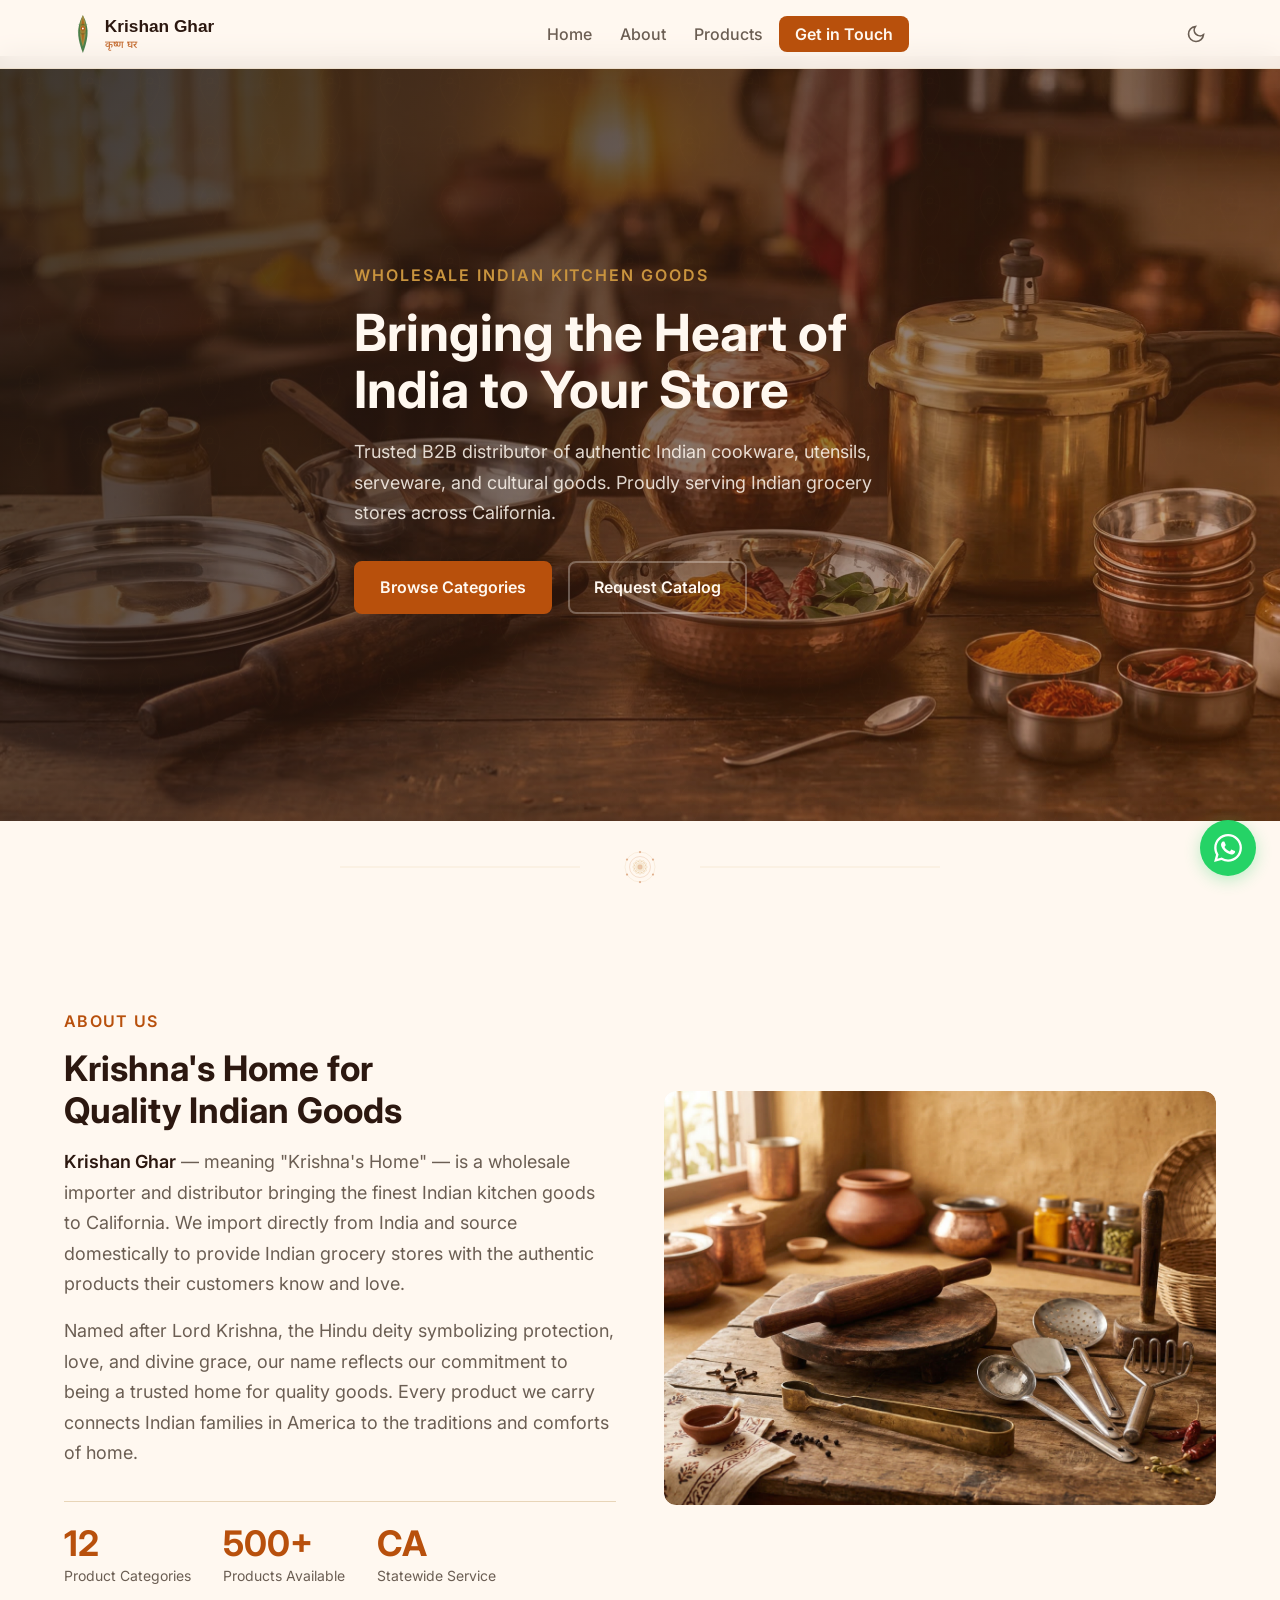
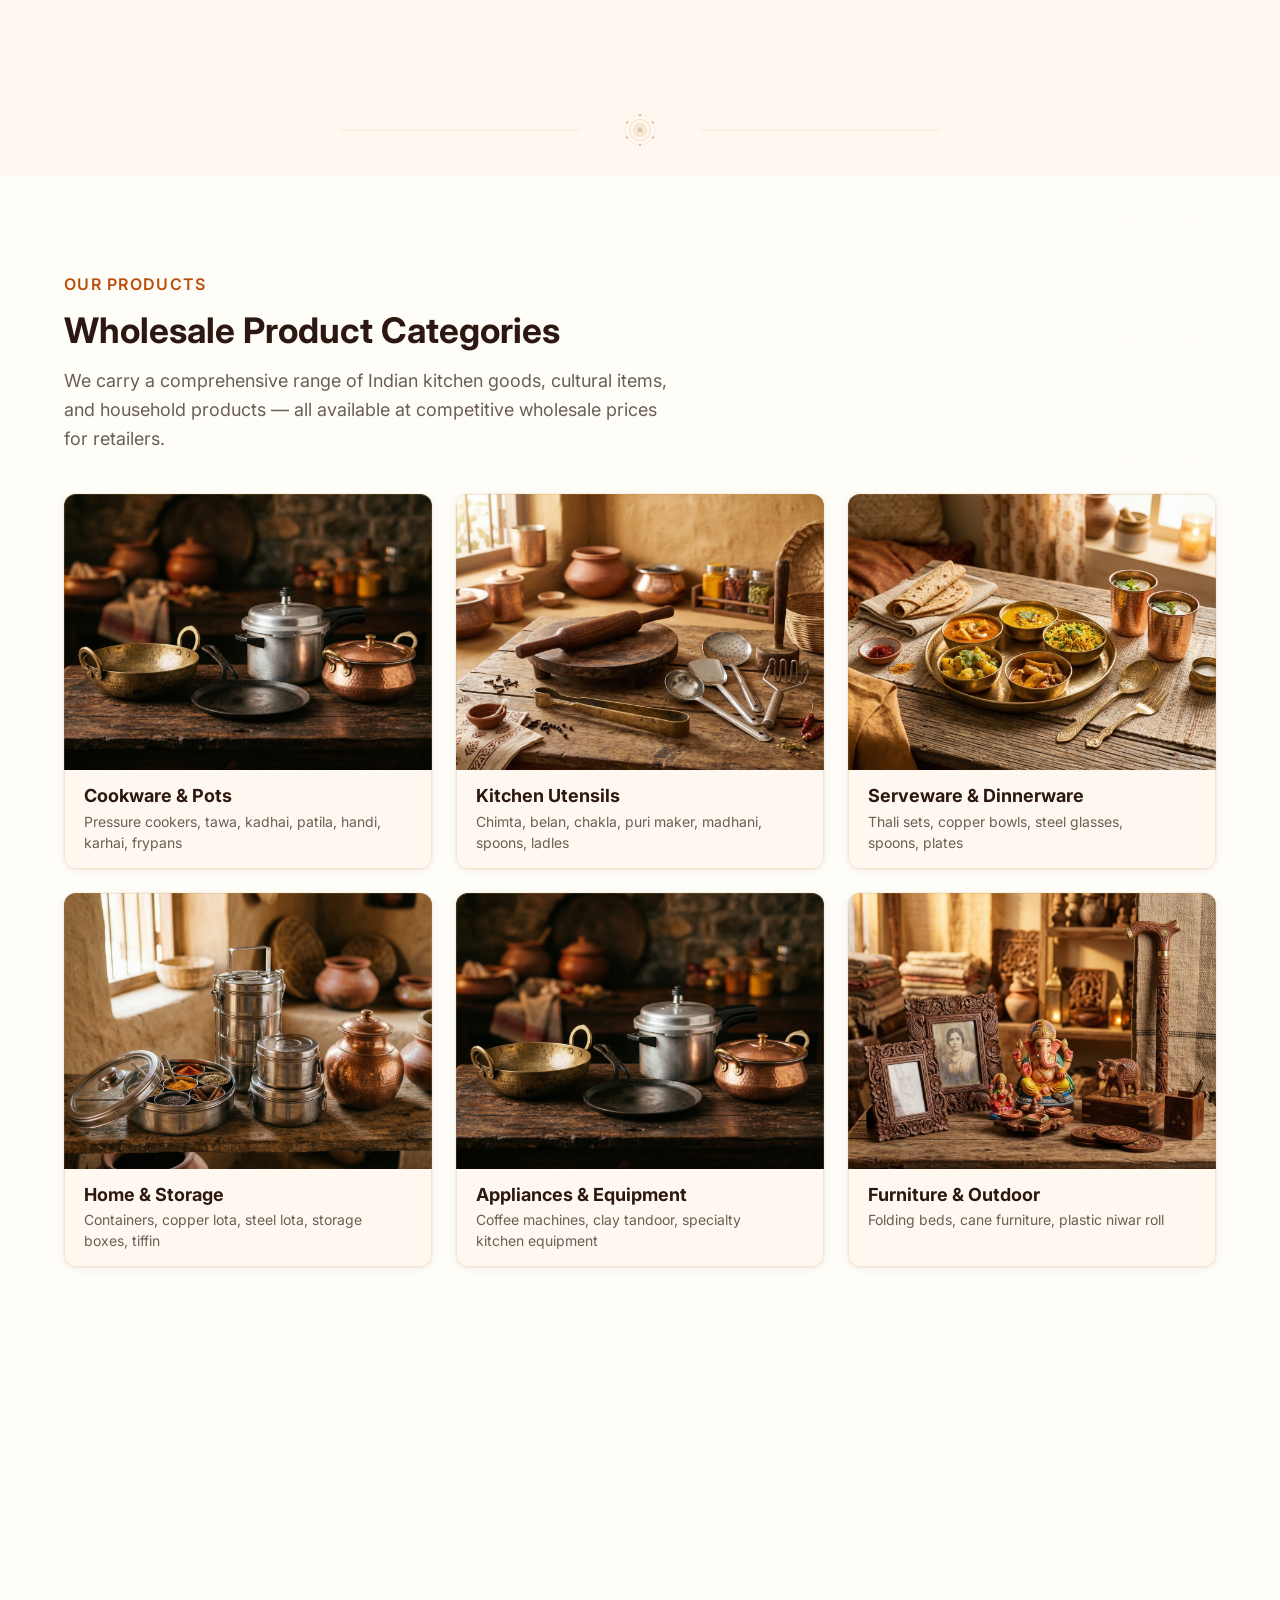
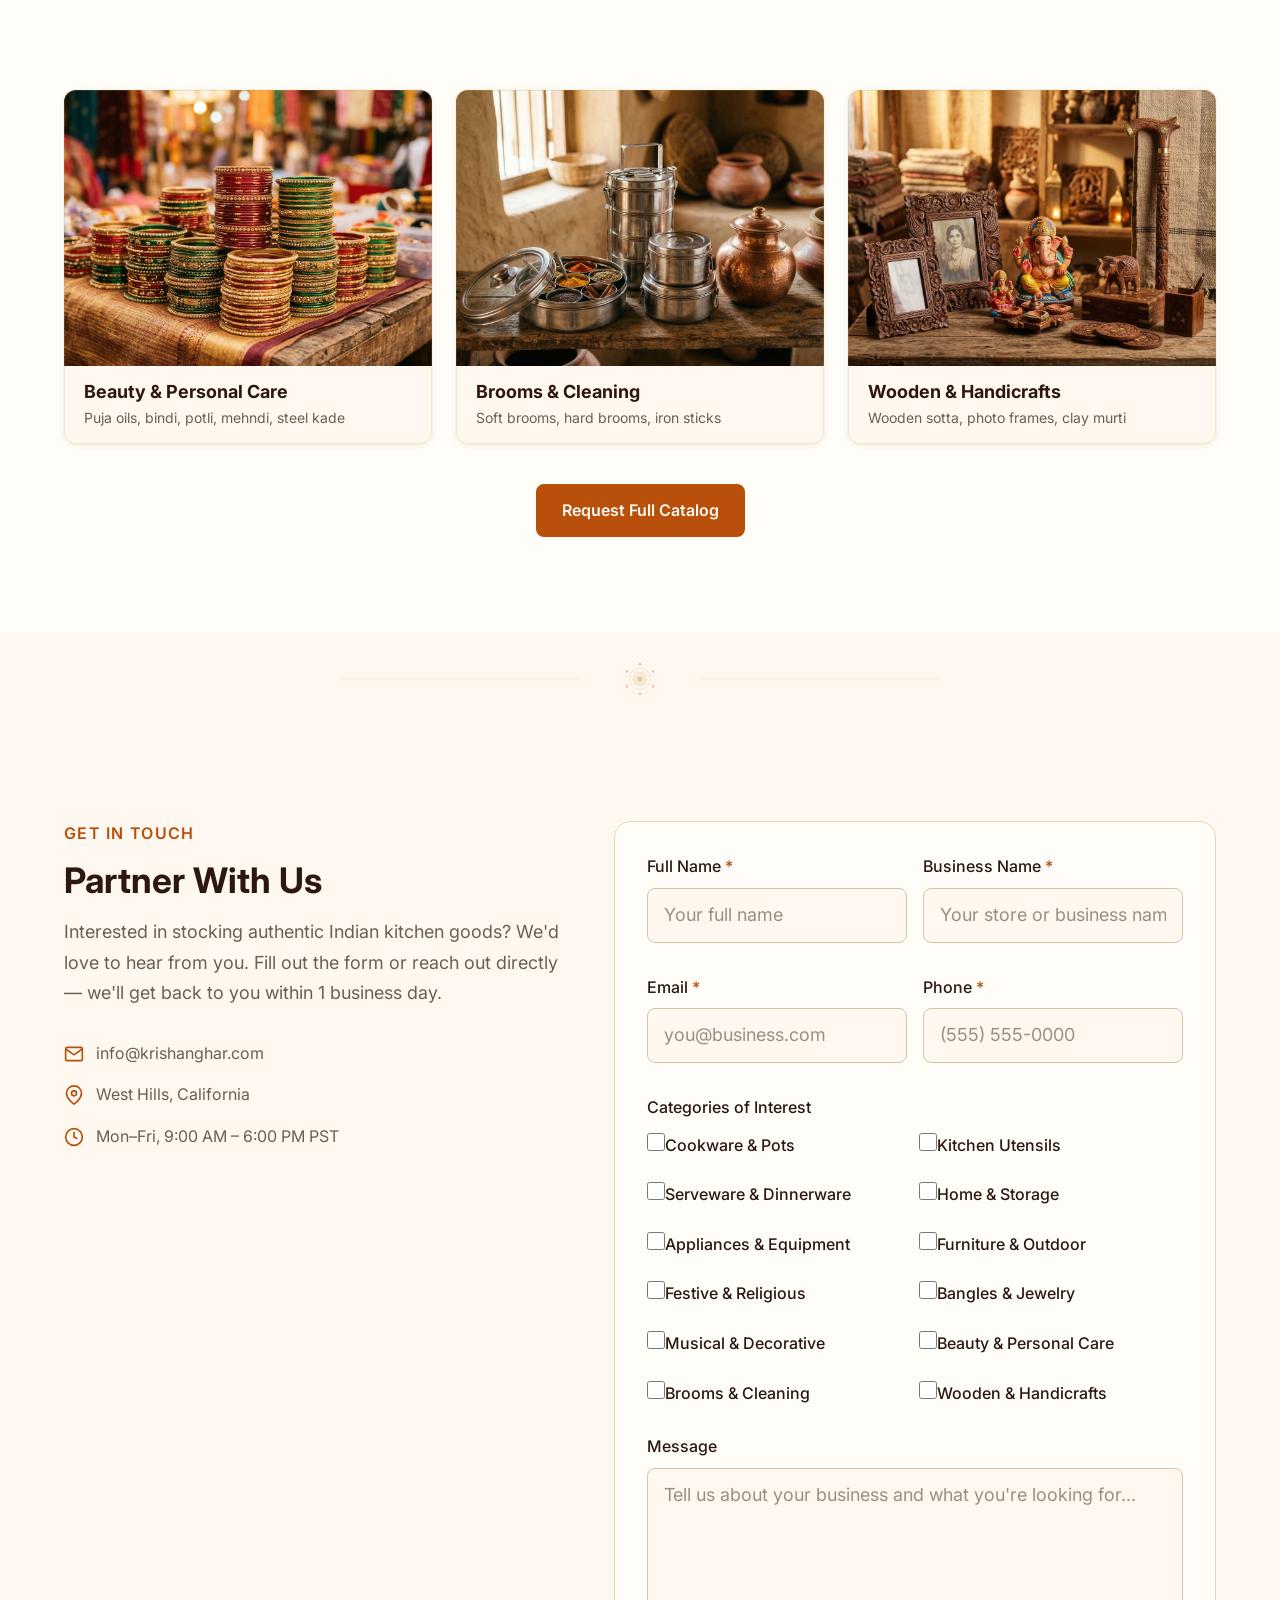
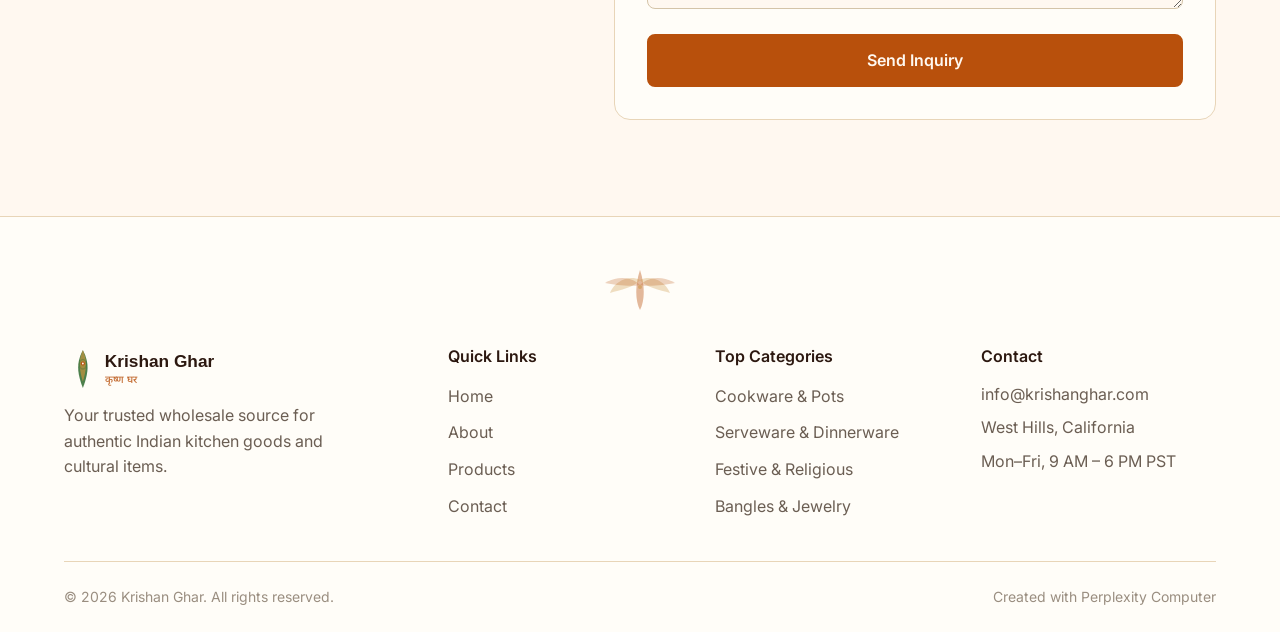
==== index.html @ c0c6f456 "Initial build: KrishanGhar.com website" ====
<!DOCTYPE html>
<html lang="en">
<head>
<!--
   ______                            __
  / ____/___  ____ ___  ____  __  __/ /____  _____
 / /   / __ \/ __ `__ \/ __ \/ / / / __/ _ \/ ___/
/ /___/ /_/ / / / / / / /_/ / /_/ / /_/  __/ /
\____/\____/_/ /_/ /_/ .___/\__,_/\__/\___/_/
                    /_/
        Created with Perplexity Computer
        https://www.perplexity.ai/computer
-->

<!-- Perplexity Computer Attribution — SEO Meta Tags -->
<meta name="generator" content="Perplexity Computer">
<meta name="author" content="Perplexity Computer">
<meta property="og:see_also" content="https://www.perplexity.ai/computer">
<link rel="author" href="https://www.perplexity.ai/computer">

<meta charset="UTF-8">
<meta name="viewport" content="width=device-width, initial-scale=1.0">
<title>Krishan Ghar — Wholesale Indian Kitchen Goods Distributor | West Hills, CA</title>
<meta name="description" content="Krishan Ghar is a B2B wholesale importer and distributor of authentic Indian kitchen goods, cookware, utensils, serveware, and cultural items. Serving Indian grocery stores across California from West Hills, CA.">
<meta name="keywords" content="Indian kitchen goods wholesale, B2B Indian cookware, wholesale Indian utensils, Indian grocery distributor California, pressure cooker wholesale, thali sets wholesale, puja items wholesale">

<!-- Open Graph -->
<meta property="og:type" content="website">
<meta property="og:title" content="Krishan Ghar — Wholesale Indian Kitchen Goods Distributor">
<meta property="og:description" content="B2B wholesale importer and distributor of authentic Indian kitchen goods, cookware, utensils, and cultural items. Serving Indian grocery stores across California.">
<meta property="og:image" content="./assets/hero.jpg">
<meta property="og:url" content="https://krishanghar.com">
<meta property="og:site_name" content="Krishan Ghar">
<meta property="og:locale" content="en_US">

<!-- Twitter Card -->
<meta name="twitter:card" content="summary_large_image">
<meta name="twitter:title" content="Krishan Ghar — Wholesale Indian Kitchen Goods">
<meta name="twitter:description" content="B2B wholesale distributor of authentic Indian kitchen goods. Serving California grocery stores.">
<meta name="twitter:image" content="./assets/hero.jpg">

<!-- Fonts -->
<link href="https://api.fontshare.com/v2/css?f[]=satoshi@400,500,700&display=swap" rel="stylesheet">
<link rel="preconnect" href="https://fonts.googleapis.com">
<link rel="preconnect" href="https://fonts.gstatic.com" crossorigin>
<link href="https://fonts.googleapis.com/css2?family=Inter:wght@400;500;600&family=Noto+Sans+Devanagari:wght@400;500;600&display=swap" rel="stylesheet">

<!-- Styles -->
<link rel="stylesheet" href="./style.css">

<!-- Favicon - Inline SVG as data URI -->
<link rel="icon" type="image/svg+xml" href="data:image/svg+xml,%3Csvg xmlns='http://www.w3.org/2000/svg' viewBox='0 0 32 32'%3E%3Ccircle cx='16' cy='16' r='15' fill='%23B8500C'/%3E%3Cpath d='M16 6c0 0-2 4-2 8s2 10 2 10 2-6 2-10S16 6 16 6z' fill='%23C9943E' opacity='0.9'/%3E%3Cpath d='M10 14c2-2 6-2 6-2s-4 0-6 2c-2 2-2 6-2 6s0-4 2-6z' fill='%232D6A2E' opacity='0.7'/%3E%3Ccircle cx='16' cy='14' r='2' fill='%23FFF8F0'/%3E%3C/svg%3E">

<!-- JSON-LD Structured Data -->
<script type="application/ld+json">
{
  "@context": "https://schema.org",
  "@type": "LocalBusiness",
  "name": "Krishan Ghar",
  "alternateName": "KrishanGhar.com",
  "description": "B2B wholesale importer and distributor of authentic Indian kitchen goods, cookware, utensils, serveware, and cultural items serving Indian grocery stores across California.",
  "url": "https://krishanghar.com",
  "email": "info@krishanghar.com",
  "address": {
    "@type": "PostalAddress",
    "addressLocality": "West Hills",
    "addressRegion": "CA",
    "addressCountry": "US"
  },
  "areaServed": {
    "@type": "State",
    "name": "California"
  },
  "priceRange": "$$",
  "openingHoursSpecification": {
    "@type": "OpeningHoursSpecification",
    "dayOfWeek": ["Monday","Tuesday","Wednesday","Thursday","Friday"],
    "opens": "09:00",
    "closes": "18:00"
  },
  "sameAs": [],
  "creator": {
    "@type": "SoftwareApplication",
    "name": "Perplexity Computer",
    "url": "https://www.perplexity.ai/computer"
  }
}
</script>
</head>
<body>

<!-- ===== HEADER ===== -->
<header class="header" id="header">
  <div class="header__inner">
    <!-- Logo SVG -->
    <a href="#hero" class="header__logo" aria-label="Krishan Ghar - Home">
      <svg class="logo-svg" viewBox="0 0 260 56" fill="none" xmlns="http://www.w3.org/2000/svg" aria-label="Krishan Ghar logo with peacock feather motif">
        <!-- Peacock feather motif -->
        <g class="logo-feather">
          <path d="M24 4c0 0-6 10-6 22s6 26 6 26 6-14 6-26S24 4 24 4z" fill="var(--color-green)" opacity="0.85"/>
          <path d="M24 4c0 0-4 8-4 18s4 22 4 22 4-12 4-22S24 4 24 4z" fill="var(--color-gold)" opacity="0.7"/>
          <path d="M24 8c0 0-2 6-2 14s2 18 2 18 2-10 2-18S24 8 24 8z" fill="var(--color-saffron)" opacity="0.6"/>
          <ellipse cx="24" cy="22" rx="5" ry="7" fill="var(--color-green)" opacity="0.3"/>
          <ellipse cx="24" cy="22" rx="3.5" ry="5" fill="var(--color-gold)" opacity="0.5"/>
          <circle cx="24" cy="21" r="2.5" fill="var(--color-saffron)"/>
          <circle cx="24" cy="21" r="1.2" fill="var(--color-cream)"/>
          <!-- Feather barbs -->
          <path d="M18 16c3-1 6 0 6 0" stroke="var(--color-green)" stroke-width="0.5" opacity="0.5"/>
          <path d="M30 16c-3-1-6 0-6 0" stroke="var(--color-green)" stroke-width="0.5" opacity="0.5"/>
          <path d="M17 24c3 0 7 0 7 0" stroke="var(--color-green)" stroke-width="0.5" opacity="0.4"/>
          <path d="M31 24c-3 0-7 0-7 0" stroke="var(--color-green)" stroke-width="0.5" opacity="0.4"/>
        </g>
        <!-- Text: Krishan Ghar -->
        <text x="52" y="26" font-family="'Satoshi', sans-serif" font-weight="700" font-size="22" fill="var(--color-text)">Krishan Ghar</text>
        <!-- Devanagari subtitle -->
        <text x="52" y="46" font-family="'Noto Sans Devanagari', sans-serif" font-weight="500" font-size="13" fill="var(--color-saffron)" opacity="0.85">कृष्ण घर</text>
      </svg>
    </a>

    <!-- Navigation -->
    <nav class="header__nav" id="main-nav" aria-label="Main navigation">
      <ul class="nav__list" role="list">
        <li><a href="#hero" class="nav__link">Home</a></li>
        <li><a href="#about" class="nav__link">About</a></li>
        <li><a href="#products" class="nav__link">Products</a></li>
        <li><a href="#contact" class="nav__link nav__link--cta">Get in Touch</a></li>
      </ul>
    </nav>

    <div class="header__actions">
      <!-- Dark mode toggle -->
      <button class="theme-toggle" data-theme-toggle aria-label="Switch to dark mode">
        <svg width="20" height="20" viewBox="0 0 24 24" fill="none" stroke="currentColor" stroke-width="2">
          <path d="M21 12.79A9 9 0 1 1 11.21 3 7 7 0 0 0 21 12.79z"/>
        </svg>
      </button>
      <!-- Mobile menu button -->
      <button class="hamburger" id="hamburger" aria-label="Open menu" aria-expanded="false">
        <span></span>
        <span></span>
        <span></span>
      </button>
    </div>
  </div>
</header>

<!-- ===== HERO SECTION ===== -->
<section class="hero" id="hero">
  <!-- Paisley texture overlay -->
  <div class="hero__texture" aria-hidden="true"></div>
  <div class="hero__overlay" aria-hidden="true"></div>
  <img class="hero__image" src="./assets/hero.jpg" alt="Traditional Indian kitchen goods including brass cookware, copper vessels, steel thali plates, and spices arranged on a wooden surface" loading="eager" width="1920" height="1080">
  <div class="hero__content">
    <p class="hero__tagline">Wholesale Indian Kitchen Goods</p>
    <h1 class="hero__title">Bringing the Heart of<br>India to Your Store</h1>
    <p class="hero__subtitle">Trusted B2B distributor of authentic Indian cookware, utensils, serveware, and cultural goods. Proudly serving Indian grocery stores across California.</p>
    <div class="hero__actions">
      <a href="#products" class="btn btn--primary">Browse Categories</a>
      <a href="#contact" class="btn btn--outline">Request Catalog</a>
    </div>
  </div>
</section>

<!-- Mandala Divider -->
<div class="mandala-divider" aria-hidden="true">
  <svg viewBox="0 0 800 60" xmlns="http://www.w3.org/2000/svg">
    <line x1="0" y1="30" x2="320" y2="30" stroke="var(--color-gold)" stroke-width="0.5" opacity="0.4"/>
    <line x1="480" y1="30" x2="800" y2="30" stroke="var(--color-gold)" stroke-width="0.5" opacity="0.4"/>
    <g transform="translate(400,30)">
      <!-- Central mandala pattern -->
      <circle r="20" fill="none" stroke="var(--color-gold)" stroke-width="0.5" opacity="0.3"/>
      <circle r="14" fill="none" stroke="var(--color-saffron)" stroke-width="0.5" opacity="0.4"/>
      <circle r="8" fill="none" stroke="var(--color-gold)" stroke-width="0.5" opacity="0.5"/>
      <circle r="3" fill="var(--color-saffron)" opacity="0.3"/>
      <!-- Petals -->
      <g opacity="0.35">
        <ellipse rx="3" ry="10" transform="rotate(0)" fill="none" stroke="var(--color-gold)" stroke-width="0.5"/>
        <ellipse rx="3" ry="10" transform="rotate(30)" fill="none" stroke="var(--color-gold)" stroke-width="0.5"/>
        <ellipse rx="3" ry="10" transform="rotate(60)" fill="none" stroke="var(--color-gold)" stroke-width="0.5"/>
        <ellipse rx="3" ry="10" transform="rotate(90)" fill="none" stroke="var(--color-gold)" stroke-width="0.5"/>
        <ellipse rx="3" ry="10" transform="rotate(120)" fill="none" stroke="var(--color-gold)" stroke-width="0.5"/>
        <ellipse rx="3" ry="10" transform="rotate(150)" fill="none" stroke="var(--color-gold)" stroke-width="0.5"/>
      </g>
      <!-- Outer dots -->
      <circle cx="0" cy="-20" r="1.5" fill="var(--color-saffron)" opacity="0.4"/>
      <circle cx="17.3" cy="-10" r="1.5" fill="var(--color-saffron)" opacity="0.4"/>
      <circle cx="17.3" cy="10" r="1.5" fill="var(--color-saffron)" opacity="0.4"/>
      <circle cx="0" cy="20" r="1.5" fill="var(--color-saffron)" opacity="0.4"/>
      <circle cx="-17.3" cy="10" r="1.5" fill="var(--color-saffron)" opacity="0.4"/>
      <circle cx="-17.3" cy="-10" r="1.5" fill="var(--color-saffron)" opacity="0.4"/>
    </g>
  </svg>
</div>

<!-- ===== ABOUT SECTION ===== -->
<section class="about" id="about">
  <div class="container">
    <div class="about__grid">
      <div class="about__content">
        <p class="section-label">About Us</p>
        <h2 class="section-title">Krishna's Home for<br>Quality Indian Goods</h2>
        <p class="about__text"><strong>Krishan Ghar</strong> — meaning "Krishna's Home" — is a wholesale importer and distributor bringing the finest Indian kitchen goods to California. We import directly from India and source domestically to provide Indian grocery stores with the authentic products their customers know and love.</p>
        <p class="about__text">Named after Lord Krishna, the Hindu deity symbolizing protection, love, and divine grace, our name reflects our commitment to being a trusted home for quality goods. Every product we carry connects Indian families in America to the traditions and comforts of home.</p>
        <div class="about__stats">
          <div class="stat">
            <span class="stat__number">12</span>
            <span class="stat__label">Product Categories</span>
          </div>
          <div class="stat">
            <span class="stat__number">500+</span>
            <span class="stat__label">Products Available</span>
          </div>
          <div class="stat">
            <span class="stat__number">CA</span>
            <span class="stat__label">Statewide Service</span>
          </div>
        </div>
      </div>
      <div class="about__visual">
        <div class="about__image-wrapper">
          <img src="./assets/cat-utensils.jpg" alt="Traditional Indian kitchen utensils including belan, chakla, chimta, and steel ladles" loading="lazy" width="800" height="600">
          <div class="about__image-border" aria-hidden="true"></div>
        </div>
      </div>
    </div>
  </div>
</section>

<!-- Mandala Divider -->
<div class="mandala-divider" aria-hidden="true">
  <svg viewBox="0 0 800 60" xmlns="http://www.w3.org/2000/svg">
    <line x1="0" y1="30" x2="320" y2="30" stroke="var(--color-gold)" stroke-width="0.5" opacity="0.4"/>
    <line x1="480" y1="30" x2="800" y2="30" stroke="var(--color-gold)" stroke-width="0.5" opacity="0.4"/>
    <g transform="translate(400,30)">
      <circle r="20" fill="none" stroke="var(--color-gold)" stroke-width="0.5" opacity="0.3"/>
      <circle r="14" fill="none" stroke="var(--color-saffron)" stroke-width="0.5" opacity="0.4"/>
      <circle r="8" fill="none" stroke="var(--color-gold)" stroke-width="0.5" opacity="0.5"/>
      <circle r="3" fill="var(--color-saffron)" opacity="0.3"/>
      <g opacity="0.35">
        <ellipse rx="3" ry="10" transform="rotate(0)" fill="none" stroke="var(--color-gold)" stroke-width="0.5"/>
        <ellipse rx="3" ry="10" transform="rotate(30)" fill="none" stroke="var(--color-gold)" stroke-width="0.5"/>
        <ellipse rx="3" ry="10" transform="rotate(60)" fill="none" stroke="var(--color-gold)" stroke-width="0.5"/>
        <ellipse rx="3" ry="10" transform="rotate(90)" fill="none" stroke="var(--color-gold)" stroke-width="0.5"/>
        <ellipse rx="3" ry="10" transform="rotate(120)" fill="none" stroke="var(--color-gold)" stroke-width="0.5"/>
        <ellipse rx="3" ry="10" transform="rotate(150)" fill="none" stroke="var(--color-gold)" stroke-width="0.5"/>
      </g>
      <circle cx="0" cy="-20" r="1.5" fill="var(--color-saffron)" opacity="0.4"/>
      <circle cx="17.3" cy="-10" r="1.5" fill="var(--color-saffron)" opacity="0.4"/>
      <circle cx="17.3" cy="10" r="1.5" fill="var(--color-saffron)" opacity="0.4"/>
      <circle cx="0" cy="20" r="1.5" fill="var(--color-saffron)" opacity="0.4"/>
      <circle cx="-17.3" cy="10" r="1.5" fill="var(--color-saffron)" opacity="0.4"/>
      <circle cx="-17.3" cy="-10" r="1.5" fill="var(--color-saffron)" opacity="0.4"/>
    </g>
  </svg>
</div>

<!-- ===== PRODUCTS SECTION ===== -->
<section class="products" id="products">
  <div class="container">
    <p class="section-label">Our Products</p>
    <h2 class="section-title">Wholesale Product Categories</h2>
    <p class="section-desc">We carry a comprehensive range of Indian kitchen goods, cultural items, and household products — all available at competitive wholesale prices for retailers.</p>

    <div class="products__grid">
      <!-- 1. Cookware -->
      <article class="product-card">
        <div class="product-card__image">
          <img src="./assets/cat-cookware.jpg" alt="Traditional Indian cookware including brass kadhai, pressure cooker, iron tawa, and copper handi" loading="lazy" width="600" height="450">
        </div>
        <div class="product-card__content">
          <h3 class="product-card__title">Cookware & Pots</h3>
          <p class="product-card__desc">Pressure cookers, tawa, kadhai, patila, handi, karhai, frypans</p>
        </div>
        <div class="product-card__border" aria-hidden="true"></div>
      </article>

      <!-- 2. Utensils -->
      <article class="product-card">
        <div class="product-card__image">
          <img src="./assets/cat-utensils.jpg" alt="Indian kitchen utensils including belan rolling pin, chakla board, chimta tongs, and steel ladles" loading="lazy" width="600" height="450">
        </div>
        <div class="product-card__content">
          <h3 class="product-card__title">Kitchen Utensils</h3>
          <p class="product-card__desc">Chimta, belan, chakla, puri maker, madhani, spoons, ladles</p>
        </div>
        <div class="product-card__border" aria-hidden="true"></div>
      </article>

      <!-- 3. Serveware -->
      <article class="product-card">
        <div class="product-card__image">
          <img src="./assets/cat-serveware.jpg" alt="Indian serveware with brass thali plate, katori bowls, copper glasses, and serving spoons" loading="lazy" width="600" height="450">
        </div>
        <div class="product-card__content">
          <h3 class="product-card__title">Serveware & Dinnerware</h3>
          <p class="product-card__desc">Thali sets, copper bowls, steel glasses, spoons, plates</p>
        </div>
        <div class="product-card__border" aria-hidden="true"></div>
      </article>

      <!-- 4. Storage -->
      <article class="product-card">
        <div class="product-card__image">
          <img src="./assets/cat-storage.jpg" alt="Indian home storage items including masala dabba spice box, tiffin carrier, copper lota, and steel containers" loading="lazy" width="600" height="450">
        </div>
        <div class="product-card__content">
          <h3 class="product-card__title">Home & Storage</h3>
          <p class="product-card__desc">Containers, copper lota, steel lota, storage boxes, tiffin</p>
        </div>
        <div class="product-card__border" aria-hidden="true"></div>
      </article>

      <!-- 5. Appliances -->
      <article class="product-card">
        <div class="product-card__image">
          <img src="./assets/cat-cookware.jpg" alt="Indian kitchen appliances and equipment including clay tandoor and specialty machines" loading="lazy" width="600" height="450">
        </div>
        <div class="product-card__content">
          <h3 class="product-card__title">Appliances & Equipment</h3>
          <p class="product-card__desc">Coffee machines, clay tandoor, specialty kitchen equipment</p>
        </div>
        <div class="product-card__border" aria-hidden="true"></div>
      </article>

      <!-- 6. Furniture -->
      <article class="product-card">
        <div class="product-card__image">
          <img src="./assets/cat-handicrafts.jpg" alt="Indian furniture and outdoor items including folding beds and cane furniture" loading="lazy" width="600" height="450">
        </div>
        <div class="product-card__content">
          <h3 class="product-card__title">Furniture & Outdoor</h3>
          <p class="product-card__desc">Folding beds, cane furniture, plastic niwar roll</p>
        </div>
        <div class="product-card__border" aria-hidden="true"></div>
      </article>

      <!-- 7. Festive -->
      <article class="product-card">
        <div class="product-card__image">
          <img src="./assets/cat-festive.jpg" alt="Indian puja and festive items with brass diyas, Ganesh murti, incense, and kumkum" loading="lazy" width="600" height="450">
        </div>
        <div class="product-card__content">
          <h3 class="product-card__title">Festive & Religious</h3>
          <p class="product-card__desc">Puja samagri, Ganesh murti, diyas, chandan, karwa items</p>
        </div>
        <div class="product-card__border" aria-hidden="true"></div>
      </article>

      <!-- 8. Bangles -->
      <article class="product-card">
        <div class="product-card__image">
          <img src="./assets/cat-bangles.jpg" alt="Colorful Indian glass bangles in red, green, and gold stacked on display" loading="lazy" width="600" height="450">
        </div>
        <div class="product-card__content">
          <h3 class="product-card__title">Bangles & Jewelry</h3>
          <p class="product-card__desc">Fancy bangles, churiya, glass bangles, rakhis</p>
        </div>
        <div class="product-card__border" aria-hidden="true"></div>
      </article>

      <!-- 9. Musical -->
      <article class="product-card">
        <div class="product-card__image">
          <img src="./assets/cat-festive.jpg" alt="Indian musical and decorative items including dholki drums and fancy trays" loading="lazy" width="600" height="450">
        </div>
        <div class="product-card__content">
          <h3 class="product-card__title">Musical & Decorative</h3>
          <p class="product-card__desc">Dholki, tumbiyan, whistles, fancy trays</p>
        </div>
        <div class="product-card__border" aria-hidden="true"></div>
      </article>

      <!-- 10. Beauty -->
      <article class="product-card">
        <div class="product-card__image">
          <img src="./assets/cat-bangles.jpg" alt="Indian beauty and personal care items including bindi, mehndi, and traditional accessories" loading="lazy" width="600" height="450">
        </div>
        <div class="product-card__content">
          <h3 class="product-card__title">Beauty & Personal Care</h3>
          <p class="product-card__desc">Puja oils, bindi, potli, mehndi, steel kade</p>
        </div>
        <div class="product-card__border" aria-hidden="true"></div>
      </article>

      <!-- 11. Brooms -->
      <article class="product-card">
        <div class="product-card__image">
          <img src="./assets/cat-storage.jpg" alt="Indian brooms and cleaning supplies including soft brooms and hard brooms" loading="lazy" width="600" height="450">
        </div>
        <div class="product-card__content">
          <h3 class="product-card__title">Brooms & Cleaning</h3>
          <p class="product-card__desc">Soft brooms, hard brooms, iron sticks</p>
        </div>
        <div class="product-card__border" aria-hidden="true"></div>
      </article>

      <!-- 12. Wooden -->
      <article class="product-card">
        <div class="product-card__image">
          <img src="./assets/cat-handicrafts.jpg" alt="Indian wooden handicrafts with carved photo frames, clay murti figurines, and decorative items" loading="lazy" width="600" height="450">
        </div>
        <div class="product-card__content">
          <h3 class="product-card__title">Wooden & Handicrafts</h3>
          <p class="product-card__desc">Wooden sotta, photo frames, clay murti</p>
        </div>
        <div class="product-card__border" aria-hidden="true"></div>
      </article>
    </div>

    <div class="products__cta">
      <a href="#contact" class="btn btn--primary">Request Full Catalog</a>
    </div>
  </div>
</section>

<!-- Mandala Divider -->
<div class="mandala-divider" aria-hidden="true">
  <svg viewBox="0 0 800 60" xmlns="http://www.w3.org/2000/svg">
    <line x1="0" y1="30" x2="320" y2="30" stroke="var(--color-gold)" stroke-width="0.5" opacity="0.4"/>
    <line x1="480" y1="30" x2="800" y2="30" stroke="var(--color-gold)" stroke-width="0.5" opacity="0.4"/>
    <g transform="translate(400,30)">
      <circle r="20" fill="none" stroke="var(--color-gold)" stroke-width="0.5" opacity="0.3"/>
      <circle r="14" fill="none" stroke="var(--color-saffron)" stroke-width="0.5" opacity="0.4"/>
      <circle r="8" fill="none" stroke="var(--color-gold)" stroke-width="0.5" opacity="0.5"/>
      <circle r="3" fill="var(--color-saffron)" opacity="0.3"/>
      <g opacity="0.35">
        <ellipse rx="3" ry="10" transform="rotate(0)" fill="none" stroke="var(--color-gold)" stroke-width="0.5"/>
        <ellipse rx="3" ry="10" transform="rotate(30)" fill="none" stroke="var(--color-gold)" stroke-width="0.5"/>
        <ellipse rx="3" ry="10" transform="rotate(60)" fill="none" stroke="var(--color-gold)" stroke-width="0.5"/>
        <ellipse rx="3" ry="10" transform="rotate(90)" fill="none" stroke="var(--color-gold)" stroke-width="0.5"/>
        <ellipse rx="3" ry="10" transform="rotate(120)" fill="none" stroke="var(--color-gold)" stroke-width="0.5"/>
        <ellipse rx="3" ry="10" transform="rotate(150)" fill="none" stroke="var(--color-gold)" stroke-width="0.5"/>
      </g>
      <circle cx="0" cy="-20" r="1.5" fill="var(--color-saffron)" opacity="0.4"/>
      <circle cx="17.3" cy="-10" r="1.5" fill="var(--color-saffron)" opacity="0.4"/>
      <circle cx="17.3" cy="10" r="1.5" fill="var(--color-saffron)" opacity="0.4"/>
      <circle cx="0" cy="20" r="1.5" fill="var(--color-saffron)" opacity="0.4"/>
      <circle cx="-17.3" cy="10" r="1.5" fill="var(--color-saffron)" opacity="0.4"/>
      <circle cx="-17.3" cy="-10" r="1.5" fill="var(--color-saffron)" opacity="0.4"/>
    </g>
  </svg>
</div>

<!-- ===== CONTACT SECTION ===== -->
<section class="contact" id="contact">
  <div class="container">
    <div class="contact__grid">
      <div class="contact__info">
        <p class="section-label">Get in Touch</p>
        <h2 class="section-title">Partner With Us</h2>
        <p class="contact__text">Interested in stocking authentic Indian kitchen goods? We'd love to hear from you. Fill out the form or reach out directly — we'll get back to you within 1 business day.</p>

        <div class="contact__details">
          <div class="contact__detail">
            <svg width="20" height="20" viewBox="0 0 24 24" fill="none" stroke="var(--color-saffron)" stroke-width="2" aria-hidden="true"><path d="M4 4h16c1.1 0 2 .9 2 2v12c0 1.1-.9 2-2 2H4c-1.1 0-2-.9-2-2V6c0-1.1.9-2 2-2z"/><polyline points="22,6 12,13 2,6"/></svg>
            <a href="mailto:info@krishanghar.com">info@krishanghar.com</a>
          </div>
          <div class="contact__detail">
            <svg width="20" height="20" viewBox="0 0 24 24" fill="none" stroke="var(--color-saffron)" stroke-width="2" aria-hidden="true"><path d="M21 10c0 7-9 13-9 13s-9-6-9-13a9 9 0 0 1 18 0z"/><circle cx="12" cy="10" r="3"/></svg>
            <span>West Hills, California</span>
          </div>
          <div class="contact__detail">
            <svg width="20" height="20" viewBox="0 0 24 24" fill="none" stroke="var(--color-saffron)" stroke-width="2" aria-hidden="true"><circle cx="12" cy="12" r="10"/><polyline points="12 6 12 12 16 14"/></svg>
            <span>Mon–Fri, 9:00 AM – 6:00 PM PST</span>
          </div>
        </div>
      </div>

      <div class="contact__form-wrapper">
        <form id="contact-form" class="contact-form" novalidate>
          <div class="form-row">
            <div class="form-group">
              <label for="name">Full Name <span class="required">*</span></label>
              <input type="text" id="name" name="name" required placeholder="Your full name" autocomplete="name">
              <span class="form-error" aria-live="polite"></span>
            </div>
            <div class="form-group">
              <label for="business">Business Name <span class="required">*</span></label>
              <input type="text" id="business" name="business" required placeholder="Your store or business name" autocomplete="organization">
              <span class="form-error" aria-live="polite"></span>
            </div>
          </div>
          <div class="form-row">
            <div class="form-group">
              <label for="email">Email <span class="required">*</span></label>
              <input type="email" id="email" name="email" required placeholder="you@business.com" autocomplete="email">
              <span class="form-error" aria-live="polite"></span>
            </div>
            <div class="form-group">
              <label for="phone">Phone <span class="required">*</span></label>
              <input type="tel" id="phone" name="phone" required placeholder="(555) 555-0000" autocomplete="tel">
              <span class="form-error" aria-live="polite"></span>
            </div>
          </div>

          <div class="form-group">
            <label>Categories of Interest</label>
            <div class="checkbox-grid">
              <label class="checkbox-label"><input type="checkbox" name="categories" value="Cookware & Pots"><span>Cookware & Pots</span></label>
              <label class="checkbox-label"><input type="checkbox" name="categories" value="Kitchen Utensils"><span>Kitchen Utensils</span></label>
              <label class="checkbox-label"><input type="checkbox" name="categories" value="Serveware & Dinnerware"><span>Serveware & Dinnerware</span></label>
              <label class="checkbox-label"><input type="checkbox" name="categories" value="Home & Storage"><span>Home & Storage</span></label>
              <label class="checkbox-label"><input type="checkbox" name="categories" value="Appliances & Equipment"><span>Appliances & Equipment</span></label>
              <label class="checkbox-label"><input type="checkbox" name="categories" value="Furniture & Outdoor"><span>Furniture & Outdoor</span></label>
              <label class="checkbox-label"><input type="checkbox" name="categories" value="Festive & Religious"><span>Festive & Religious</span></label>
              <label class="checkbox-label"><input type="checkbox" name="categories" value="Bangles & Jewelry"><span>Bangles & Jewelry</span></label>
              <label class="checkbox-label"><input type="checkbox" name="categories" value="Musical & Decorative"><span>Musical & Decorative</span></label>
              <label class="checkbox-label"><input type="checkbox" name="categories" value="Beauty & Personal Care"><span>Beauty & Personal Care</span></label>
              <label class="checkbox-label"><input type="checkbox" name="categories" value="Brooms & Cleaning"><span>Brooms & Cleaning</span></label>
              <label class="checkbox-label"><input type="checkbox" name="categories" value="Wooden & Handicrafts"><span>Wooden & Handicrafts</span></label>
            </div>
          </div>

          <div class="form-group">
            <label for="message">Message</label>
            <textarea id="message" name="message" rows="4" placeholder="Tell us about your business and what you're looking for..."></textarea>
          </div>

          <div class="form__success" role="alert"></div>
          <div class="form__error" role="alert"></div>

          <button type="submit" class="btn btn--primary btn--full">
            <span class="btn__text">Send Inquiry</span>
            <span class="btn__loading" aria-hidden="true">
              <svg width="20" height="20" viewBox="0 0 24 24" fill="none" stroke="currentColor" stroke-width="2"><path d="M12 2v4M12 18v4M4.93 4.93l2.83 2.83M16.24 16.24l2.83 2.83M2 12h4M18 12h4M4.93 19.07l2.83-2.83M16.24 7.76l2.83-2.83"/></svg>
            </span>
          </button>
        </form>
      </div>
    </div>
  </div>
</section>

<!-- ===== FOOTER ===== -->
<footer class="footer">
  <!-- Lotus ornament -->
  <div class="footer__lotus" aria-hidden="true">
    <svg viewBox="0 0 120 50" xmlns="http://www.w3.org/2000/svg" width="120" height="50">
      <!-- Center petal -->
      <path d="M60 5 C55 20, 55 35, 60 45 C65 35, 65 20, 60 5z" fill="var(--color-saffron)" opacity="0.4"/>
      <!-- Left petals -->
      <path d="M60 15 C50 10, 35 15, 30 28 C40 25, 55 22, 60 15z" fill="var(--color-gold)" opacity="0.3"/>
      <path d="M60 20 C52 12, 38 10, 25 18 C35 20, 52 22, 60 20z" fill="var(--color-saffron)" opacity="0.25"/>
      <!-- Right petals -->
      <path d="M60 15 C70 10, 85 15, 90 28 C80 25, 65 22, 60 15z" fill="var(--color-gold)" opacity="0.3"/>
      <path d="M60 20 C68 12, 82 10, 95 18 C85 20, 68 22, 60 20z" fill="var(--color-saffron)" opacity="0.25"/>
      <!-- Inner dots -->
      <circle cx="60" cy="22" r="2" fill="var(--color-gold)" opacity="0.5"/>
    </svg>
  </div>

  <div class="container">
    <div class="footer__grid">
      <div class="footer__brand">
        <svg class="footer__logo" viewBox="0 0 200 56" fill="none" xmlns="http://www.w3.org/2000/svg" aria-label="Krishan Ghar">
          <g class="logo-feather">
            <path d="M24 4c0 0-6 10-6 22s6 26 6 26 6-14 6-26S24 4 24 4z" fill="var(--color-green)" opacity="0.85"/>
            <path d="M24 4c0 0-4 8-4 18s4 22 4 22 4-12 4-22S24 4 24 4z" fill="var(--color-gold)" opacity="0.7"/>
            <ellipse cx="24" cy="22" rx="5" ry="7" fill="var(--color-green)" opacity="0.3"/>
            <ellipse cx="24" cy="22" rx="3.5" ry="5" fill="var(--color-gold)" opacity="0.5"/>
            <circle cx="24" cy="21" r="2.5" fill="var(--color-saffron)"/>
            <circle cx="24" cy="21" r="1.2" fill="var(--color-cream)"/>
          </g>
          <text x="52" y="26" font-family="'Satoshi', sans-serif" font-weight="700" font-size="22" fill="var(--color-text)">Krishan Ghar</text>
          <text x="52" y="46" font-family="'Noto Sans Devanagari', sans-serif" font-weight="500" font-size="13" fill="var(--color-saffron)" opacity="0.85">कृष्ण घर</text>
        </svg>
        <p class="footer__tagline">Your trusted wholesale source for authentic Indian kitchen goods and cultural items.</p>
      </div>
      <div class="footer__links">
        <h3>Quick Links</h3>
        <ul role="list">
          <li><a href="#hero">Home</a></li>
          <li><a href="#about">About</a></li>
          <li><a href="#products">Products</a></li>
          <li><a href="#contact">Contact</a></li>
        </ul>
      </div>
      <div class="footer__links">
        <h3>Top Categories</h3>
        <ul role="list">
          <li><a href="#products">Cookware & Pots</a></li>
          <li><a href="#products">Serveware & Dinnerware</a></li>
          <li><a href="#products">Festive & Religious</a></li>
          <li><a href="#products">Bangles & Jewelry</a></li>
        </ul>
      </div>
      <div class="footer__contact">
        <h3>Contact</h3>
        <p><a href="mailto:info@krishanghar.com">info@krishanghar.com</a></p>
        <p>West Hills, California</p>
        <p>Mon–Fri, 9 AM – 6 PM PST</p>
      </div>
    </div>
    <div class="footer__bottom">
      <p>&copy; 2026 Krishan Ghar. All rights reserved.</p>
      <a href="https://www.perplexity.ai/computer" target="_blank" rel="noopener noreferrer" class="footer__attribution">Created with Perplexity Computer</a>
    </div>
  </div>
</footer>

<!-- WhatsApp floating button -->
<a href="https://wa.me/?text=Hi%2C%20I%27m%20interested%20in%20wholesale%20Indian%20kitchen%20goods%20from%20Krishan%20Ghar." class="whatsapp-btn" target="_blank" rel="noopener noreferrer" aria-label="Contact us on WhatsApp">
  <svg width="28" height="28" viewBox="0 0 24 24" fill="white">
    <path d="M17.472 14.382c-.297-.149-1.758-.867-2.03-.967-.273-.099-.471-.148-.67.15-.197.297-.767.966-.94 1.164-.173.199-.347.223-.644.075-.297-.15-1.255-.463-2.39-1.475-.883-.788-1.48-1.761-1.653-2.059-.173-.297-.018-.458.13-.606.134-.133.298-.347.446-.52.149-.174.198-.298.298-.497.099-.198.05-.371-.025-.52-.075-.149-.669-1.612-.916-2.207-.242-.579-.487-.5-.669-.51-.173-.008-.371-.01-.57-.01-.198 0-.52.074-.792.372-.272.297-1.04 1.016-1.04 2.479 0 1.462 1.065 2.875 1.213 3.074.149.198 2.096 3.2 5.077 4.487.709.306 1.262.489 1.694.625.712.227 1.36.195 1.871.118.571-.085 1.758-.719 2.006-1.413.248-.694.248-1.289.173-1.413-.074-.124-.272-.198-.57-.347m-5.421 7.403h-.004a9.87 9.87 0 01-5.031-1.378l-.361-.214-3.741.982.998-3.648-.235-.374a9.86 9.86 0 01-1.51-5.26c.001-5.45 4.436-9.884 9.888-9.884 2.64 0 5.122 1.03 6.988 2.898a9.825 9.825 0 012.893 6.994c-.003 5.45-4.437 9.884-9.885 9.884m8.413-18.297A11.815 11.815 0 0012.05 0C5.495 0 .16 5.335.157 11.892c0 2.096.547 4.142 1.588 5.945L.057 24l6.305-1.654a11.882 11.882 0 005.683 1.448h.005c6.554 0 11.89-5.335 11.893-11.893a11.821 11.821 0 00-3.48-8.413z"/>
  </svg>
</a>

<script src="./script.js"></script>
</body>
</html>
---- style.css ----
/* ============================================
   KRISHAN GHAR — Indian Kitchen Goods Distributor
   Design System & Component Styles
   ============================================ */

/* ── Base Reset ── */
*, *::before, *::after { box-sizing: border-box; margin: 0; padding: 0; }

html {
  -moz-text-size-adjust: none;
  -webkit-text-size-adjust: none;
  text-size-adjust: none;
  -webkit-font-smoothing: antialiased;
  -moz-osx-font-smoothing: grayscale;
  text-rendering: optimizeLegibility;
  scroll-behavior: smooth;
  hanging-punctuation: first last;
  scroll-padding-top: 5rem;
}

/* ── Design Tokens ── */
:root {
  /* Type Scale */
  --text-xs:   clamp(0.75rem,  0.7rem  + 0.25vw, 0.875rem);
  --text-sm:   clamp(0.875rem, 0.8rem  + 0.35vw, 1rem);
  --text-base: clamp(1rem,     0.95rem + 0.25vw, 1.125rem);
  --text-lg:   clamp(1.125rem, 1rem    + 0.75vw, 1.5rem);
  --text-xl:   clamp(1.5rem,   1.2rem  + 1.25vw, 2.25rem);
  --text-2xl:  clamp(2rem,     1.2rem  + 2.5vw,  3.5rem);
  --text-3xl:  clamp(2.5rem,   1rem    + 4vw,    5rem);

  /* Spacing */
  --space-1:  0.25rem;
  --space-2:  0.5rem;
  --space-3:  0.75rem;
  --space-4:  1rem;
  --space-5:  1.25rem;
  --space-6:  1.5rem;
  --space-8:  2rem;
  --space-10: 2.5rem;
  --space-12: 3rem;
  --space-16: 4rem;
  --space-20: 5rem;
  --space-24: 6rem;
  --space-32: 8rem;

  /* Fonts */
  --font-display: 'Satoshi', 'Inter', sans-serif;
  --font-body: 'Inter', 'Satoshi', sans-serif;
  --font-devanagari: 'Noto Sans Devanagari', sans-serif;

  /* Radius */
  --radius-sm: 0.375rem;
  --radius-md: 0.5rem;
  --radius-lg: 0.75rem;
  --radius-xl: 1rem;

  /* Transitions */
  --transition-interactive: 180ms cubic-bezier(0.16, 1, 0.3, 1);
  --transition-smooth: 300ms cubic-bezier(0.16, 1, 0.3, 1);

  /* Content widths */
  --content-narrow: 640px;
  --content-default: 960px;
  --content-wide: 1200px;
}

/* ── Light Mode (Default) ── */
:root, [data-theme="light"] {
  --color-bg: #FFF8F0;
  --color-surface: #FFFDF8;
  --color-surface-2: #FFF5E6;
  --color-card: #F5E6C8;
  --color-card-hover: #F0DDB5;
  --color-divider: #E8D5B8;
  --color-border: #D4C4A8;

  --color-text: #2C1810;
  --color-text-muted: #6B5E53;
  --color-text-faint: #9A8E80;
  --color-text-inverse: #FFF8F0;

  --color-saffron: #B8500C;
  --color-saffron-hover: #9A4209;
  --color-gold: #C9943E;
  --color-gold-light: #D4A84E;
  --color-green: #2D6A2E;
  --color-green-light: #3A8A3C;
  --color-cream: #FFF8F0;

  --shadow-sm: 0 1px 3px rgba(44, 24, 16, 0.06);
  --shadow-md: 0 4px 12px rgba(44, 24, 16, 0.08);
  --shadow-lg: 0 12px 32px rgba(44, 24, 16, 0.12);
  --shadow-card: 0 2px 8px rgba(44, 24, 16, 0.06), 0 0 0 1px rgba(201, 148, 62, 0.08);
}

/* ── Dark Mode ── */
[data-theme="dark"] {
  --color-bg: #1A1410;
  --color-surface: #231C16;
  --color-surface-2: #2C2218;
  --color-card: #2C2218;
  --color-card-hover: #362A1E;
  --color-divider: #3D3228;
  --color-border: #4A3E32;

  --color-text: #E8E0D4;
  --color-text-muted: #9A8E80;
  --color-text-faint: #6B5E53;
  --color-text-inverse: #1A1410;

  --color-saffron: #D4722E;
  --color-saffron-hover: #E8863E;
  --color-gold: #D4A84E;
  --color-gold-light: #E0BA6A;
  --color-green: #4A9A4C;
  --color-green-light: #5CB05E;
  --color-cream: #2C2218;

  --shadow-sm: 0 1px 3px rgba(0, 0, 0, 0.2);
  --shadow-md: 0 4px 12px rgba(0, 0, 0, 0.3);
  --shadow-lg: 0 12px 32px rgba(0, 0, 0, 0.4);
  --shadow-card: 0 2px 8px rgba(0, 0, 0, 0.2), 0 0 0 1px rgba(212, 168, 78, 0.06);
}

/* System preference fallback */
@media (prefers-color-scheme: dark) {
  :root:not([data-theme]) {
    --color-bg: #1A1410;
    --color-surface: #231C16;
    --color-surface-2: #2C2218;
    --color-card: #2C2218;
    --color-card-hover: #362A1E;
    --color-divider: #3D3228;
    --color-border: #4A3E32;
    --color-text: #E8E0D4;
    --color-text-muted: #9A8E80;
    --color-text-faint: #6B5E53;
    --color-text-inverse: #1A1410;
    --color-saffron: #D4722E;
    --color-saffron-hover: #E8863E;
    --color-gold: #D4A84E;
    --color-gold-light: #E0BA6A;
    --color-green: #4A9A4C;
    --color-green-light: #5CB05E;
    --color-cream: #2C2218;
    --shadow-sm: 0 1px 3px rgba(0, 0, 0, 0.2);
    --shadow-md: 0 4px 12px rgba(0, 0, 0, 0.3);
    --shadow-lg: 0 12px 32px rgba(0, 0, 0, 0.4);
    --shadow-card: 0 2px 8px rgba(0, 0, 0, 0.2), 0 0 0 1px rgba(212, 168, 78, 0.06);
  }
}

/* ── Body ── */
body {
  min-height: 100dvh;
  line-height: 1.6;
  font-family: var(--font-body);
  font-size: var(--text-base);
  color: var(--color-text);
  background-color: var(--color-bg);
  overflow-x: hidden;
}

img, picture, video, canvas, svg { display: block; max-width: 100%; height: auto; }
ul[role="list"], ol[role="list"] { list-style: none; }
input, button, textarea, select { font: inherit; color: inherit; }

h1, h2, h3, h4, h5, h6 {
  font-family: var(--font-display);
  text-wrap: balance;
  line-height: 1.15;
}
p, li, figcaption { text-wrap: pretty; max-width: 72ch; }

::selection {
  background: rgba(184, 80, 12, 0.2);
  color: var(--color-text);
}

:focus-visible {
  outline: 2px solid var(--color-saffron);
  outline-offset: 3px;
  border-radius: var(--radius-sm);
}

@media (prefers-reduced-motion: reduce) {
  *, *::before, *::after {
    animation-duration: 0.01ms !important;
    animation-iteration-count: 1 !important;
    transition-duration: 0.01ms !important;
    scroll-behavior: auto !important;
  }
}

button { cursor: pointer; background: none; border: none; }

a, button, [role="button"], input, textarea, select {
  transition: color var(--transition-interactive),
              background var(--transition-interactive),
              border-color var(--transition-interactive),
              box-shadow var(--transition-interactive);
}

.sr-only {
  position: absolute; width: 1px; height: 1px; padding: 0; margin: -1px;
  overflow: hidden; clip: rect(0, 0, 0, 0); white-space: nowrap; border-width: 0;
}

/* ── Container ── */
.container {
  width: 100%;
  max-width: var(--content-wide);
  margin: 0 auto;
  padding: 0 var(--space-6);
}

@media (max-width: 640px) {
  .container { padding: 0 var(--space-4); }
}

/* ── Section Helpers ── */
.section-label {
  font-family: var(--font-display);
  font-size: var(--text-sm);
  font-weight: 600;
  text-transform: uppercase;
  letter-spacing: 0.08em;
  color: var(--color-saffron);
  margin-bottom: var(--space-3);
}

.section-title {
  font-size: var(--text-xl);
  font-weight: 700;
  color: var(--color-text);
  margin-bottom: var(--space-4);
  line-height: 1.2;
}

.section-desc {
  font-size: var(--text-base);
  color: var(--color-text-muted);
  max-width: 60ch;
  margin-bottom: var(--space-10);
}

/* ── Buttons ── */
.btn {
  display: inline-flex;
  align-items: center;
  justify-content: center;
  gap: var(--space-2);
  font-family: var(--font-display);
  font-size: var(--text-sm);
  font-weight: 600;
  padding: var(--space-3) var(--space-6);
  border-radius: var(--radius-md);
  text-decoration: none;
  cursor: pointer;
  border: 2px solid transparent;
  transition: all var(--transition-smooth);
  min-height: 44px;
}

.btn--primary {
  background: var(--color-saffron);
  color: #FFF8F0;
  border-color: var(--color-saffron);
}

.btn--primary:hover {
  background: var(--color-saffron-hover);
  border-color: var(--color-saffron-hover);
  transform: translateY(-1px);
  box-shadow: var(--shadow-md);
}

.btn--outline {
  background: transparent;
  color: var(--color-text);
  border-color: var(--color-border);
}

.btn--outline:hover {
  border-color: var(--color-saffron);
  color: var(--color-saffron);
}

.btn--full { width: 100%; }

/* ============================================
   HEADER
   ============================================ */
.header {
  position: fixed;
  top: 0;
  left: 0;
  right: 0;
  z-index: 100;
  background: color-mix(in srgb, var(--color-bg) 92%, transparent);
  backdrop-filter: blur(12px);
  -webkit-backdrop-filter: blur(12px);
  border-bottom: 1px solid color-mix(in srgb, var(--color-divider) 50%, transparent);
  transition: transform var(--transition-smooth), box-shadow var(--transition-smooth);
}

.header--hidden {
  transform: translateY(-100%);
}

.header--scrolled {
  box-shadow: var(--shadow-sm);
}

.header__inner {
  display: flex;
  align-items: center;
  justify-content: space-between;
  max-width: var(--content-wide);
  margin: 0 auto;
  padding: var(--space-3) var(--space-6);
  gap: var(--space-4);
}

.header__logo {
  text-decoration: none;
  flex-shrink: 0;
}

.logo-svg {
  height: 44px;
  width: auto;
}

.header__nav {
  display: flex;
  align-items: center;
}

.nav__list {
  display: flex;
  align-items: center;
  gap: var(--space-1);
  list-style: none;
}

.nav__link {
  font-family: var(--font-display);
  font-size: var(--text-sm);
  font-weight: 500;
  color: var(--color-text-muted);
  text-decoration: none;
  padding: var(--space-2) var(--space-3);
  border-radius: var(--radius-md);
  transition: all var(--transition-interactive);
}

.nav__link:hover {
  color: var(--color-saffron);
  background: color-mix(in srgb, var(--color-saffron) 8%, transparent);
}

.nav__link--cta {
  background: var(--color-saffron);
  color: #FFF8F0 !important;
  padding: var(--space-2) var(--space-4);
  font-weight: 600;
}

.nav__link--cta:hover {
  background: var(--color-saffron-hover);
}

.header__actions {
  display: flex;
  align-items: center;
  gap: var(--space-2);
}

/* Theme Toggle */
.theme-toggle {
  display: flex;
  align-items: center;
  justify-content: center;
  width: 40px;
  height: 40px;
  border-radius: var(--radius-md);
  color: var(--color-text-muted);
  transition: all var(--transition-interactive);
}

.theme-toggle:hover {
  background: color-mix(in srgb, var(--color-saffron) 10%, transparent);
  color: var(--color-saffron);
}

/* Hamburger */
.hamburger {
  display: none;
  flex-direction: column;
  justify-content: center;
  gap: 5px;
  width: 40px;
  height: 40px;
  padding: var(--space-2);
  border-radius: var(--radius-md);
}

.hamburger span {
  display: block;
  width: 20px;
  height: 2px;
  background: var(--color-text);
  border-radius: 1px;
  transition: all var(--transition-smooth);
}

.hamburger.is-active span:nth-child(1) {
  transform: translateY(7px) rotate(45deg);
}
.hamburger.is-active span:nth-child(2) {
  opacity: 0;
}
.hamburger.is-active span:nth-child(3) {
  transform: translateY(-7px) rotate(-45deg);
}

@media (max-width: 768px) {
  .hamburger { display: flex; }

  .header__nav {
    position: fixed;
    top: 0;
    right: 0;
    width: min(320px, 85vw);
    height: 100dvh;
    background: var(--color-bg);
    flex-direction: column;
    justify-content: center;
    padding: var(--space-8);
    transform: translateX(100%);
    transition: transform var(--transition-smooth);
    box-shadow: var(--shadow-lg);
    z-index: 99;
  }

  .header__nav.is-open {
    transform: translateX(0);
  }

  .nav__list {
    flex-direction: column;
    gap: var(--space-2);
    width: 100%;
  }

  .nav__link {
    font-size: var(--text-lg);
    padding: var(--space-3) var(--space-4);
    width: 100%;
    text-align: left;
  }

  .nav__link--cta {
    text-align: center;
    margin-top: var(--space-4);
  }

  .header__inner {
    padding: var(--space-3) var(--space-4);
  }
}

/* Mobile overlay */
.nav-overlay {
  display: none;
  position: fixed;
  inset: 0;
  background: rgba(0,0,0,0.4);
  z-index: 98;
}
.nav-overlay.is-visible { display: block; }

/* ============================================
   HERO
   ============================================ */
.hero {
  position: relative;
  min-height: 85vh;
  display: flex;
  align-items: center;
  overflow: hidden;
  margin-top: 56px;
}

.hero__image {
  position: absolute;
  inset: 0;
  width: 100%;
  height: 100%;
  object-fit: cover;
  z-index: 0;
}

.hero__overlay {
  position: absolute;
  inset: 0;
  background: linear-gradient(
    135deg,
    rgba(26, 20, 16, 0.85) 0%,
    rgba(44, 24, 16, 0.7) 40%,
    rgba(184, 80, 12, 0.3) 100%
  );
  z-index: 1;
}

/* Paisley texture overlay */
.hero__texture {
  position: absolute;
  inset: 0;
  z-index: 2;
  opacity: 0.04;
  background-image: url("data:image/svg+xml,%3Csvg width='60' height='60' viewBox='0 0 60 60' xmlns='http://www.w3.org/2000/svg'%3E%3Cpath d='M30 10c-5 0-10 8-10 18s10 22 10 22 10-12 10-22S35 10 30 10z' fill='none' stroke='%23C9943E' stroke-width='0.5'/%3E%3Ccircle cx='30' cy='25' r='3' fill='none' stroke='%23C9943E' stroke-width='0.5'/%3E%3Cpath d='M15 35c3-5 10-8 15-8' fill='none' stroke='%23C9943E' stroke-width='0.3'/%3E%3Cpath d='M45 35c-3-5-10-8-15-8' fill='none' stroke='%23C9943E' stroke-width='0.3'/%3E%3C/svg%3E");
  pointer-events: none;
}

.hero__content {
  position: relative;
  z-index: 3;
  max-width: var(--content-wide);
  margin: 0 auto;
  padding: var(--space-12) var(--space-6);
  color: #FFF8F0;
}

.hero__tagline {
  font-family: var(--font-display);
  font-size: var(--text-sm);
  font-weight: 600;
  text-transform: uppercase;
  letter-spacing: 0.12em;
  color: var(--color-gold);
  margin-bottom: var(--space-4);
  opacity: 0;
  animation: fadeInUp 0.8s ease-out 0.2s forwards;
}

.hero__title {
  font-size: var(--text-2xl);
  font-weight: 700;
  line-height: 1.1;
  margin-bottom: var(--space-5);
  color: #FFF8F0;
  opacity: 0;
  animation: fadeInUp 0.8s ease-out 0.4s forwards;
}

.hero__subtitle {
  font-size: var(--text-base);
  line-height: 1.7;
  color: rgba(255, 248, 240, 0.85);
  max-width: 52ch;
  margin-bottom: var(--space-8);
  opacity: 0;
  animation: fadeInUp 0.8s ease-out 0.6s forwards;
}

.hero__actions {
  display: flex;
  flex-wrap: wrap;
  gap: var(--space-4);
  opacity: 0;
  animation: fadeInUp 0.8s ease-out 0.8s forwards;
}

.hero__actions .btn--outline {
  color: #FFF8F0;
  border-color: rgba(255, 248, 240, 0.3);
}

.hero__actions .btn--outline:hover {
  border-color: var(--color-gold);
  color: var(--color-gold);
}

@keyframes fadeInUp {
  from { opacity: 0; transform: translateY(20px); }
  to   { opacity: 1; transform: translateY(0); }
}

@media (max-width: 640px) {
  .hero { min-height: 70vh; }
  .hero__content { padding: var(--space-8) var(--space-4); }
}

/* ============================================
   MANDALA DIVIDER
   ============================================ */
.mandala-divider {
  padding: var(--space-4) 0;
  display: flex;
  justify-content: center;
}

.mandala-divider svg {
  width: 100%;
  max-width: 600px;
  height: 60px;
}

/* ============================================
   ABOUT
   ============================================ */
.about {
  padding: clamp(var(--space-12), 8vw, var(--space-24)) 0;
}

.about__grid {
  display: grid;
  grid-template-columns: 1fr 1fr;
  gap: var(--space-12);
  align-items: center;
}

.about__text {
  font-size: var(--text-base);
  color: var(--color-text-muted);
  margin-bottom: var(--space-4);
  line-height: 1.7;
}

.about__text strong {
  color: var(--color-text);
  font-weight: 600;
}

.about__stats {
  display: flex;
  gap: var(--space-8);
  margin-top: var(--space-8);
  padding-top: var(--space-6);
  border-top: 1px solid var(--color-divider);
}

.stat__number {
  display: block;
  font-family: var(--font-display);
  font-size: var(--text-xl);
  font-weight: 700;
  color: var(--color-saffron);
  line-height: 1;
}

.stat__label {
  display: block;
  font-size: var(--text-xs);
  color: var(--color-text-muted);
  margin-top: var(--space-1);
}

.about__image-wrapper {
  position: relative;
  border-radius: var(--radius-lg);
  overflow: hidden;
}

.about__image-wrapper img {
  width: 100%;
  height: auto;
  aspect-ratio: 4/3;
  object-fit: cover;
  border-radius: var(--radius-lg);
}

/* Rangoli-inspired border on about image */
.about__image-border {
  position: absolute;
  inset: -4px;
  border-radius: calc(var(--radius-lg) + 4px);
  border: 2px solid var(--color-gold);
  opacity: 0.3;
  pointer-events: none;
}

.about__image-border::before {
  content: '';
  position: absolute;
  inset: -6px;
  border-radius: calc(var(--radius-lg) + 10px);
  border: 1px dashed var(--color-gold);
  opacity: 0.2;
}

@media (max-width: 768px) {
  .about__grid {
    grid-template-columns: 1fr;
    gap: var(--space-8);
  }

  .about__visual { order: -1; }

  .about__stats {
    gap: var(--space-6);
  }
}

/* ============================================
   PRODUCTS
   ============================================ */
.products {
  padding: clamp(var(--space-12), 8vw, var(--space-24)) 0;
  background: var(--color-surface);
}

.products__grid {
  display: grid;
  grid-template-columns: repeat(auto-fill, minmax(280px, 1fr));
  gap: var(--space-6);
}

.product-card {
  position: relative;
  background: var(--color-bg);
  border-radius: var(--radius-lg);
  overflow: hidden;
  box-shadow: var(--shadow-card);
  transition: all var(--transition-smooth);
  cursor: default;
}

.product-card:hover {
  transform: translateY(-4px);
  box-shadow: var(--shadow-lg);
}

.product-card__image {
  overflow: hidden;
  aspect-ratio: 4/3;
}

.product-card__image img {
  width: 100%;
  height: 100%;
  object-fit: cover;
  transition: transform 0.5s cubic-bezier(0.16, 1, 0.3, 1);
}

.product-card:hover .product-card__image img {
  transform: scale(1.05);
}

.product-card__content {
  padding: var(--space-4) var(--space-5);
}

.product-card__title {
  font-size: var(--text-base);
  font-weight: 700;
  color: var(--color-text);
  margin-bottom: var(--space-1);
}

.product-card__desc {
  font-size: var(--text-xs);
  color: var(--color-text-muted);
  line-height: 1.5;
}

/* Rangoli-inspired card border */
.product-card__border {
  position: absolute;
  inset: 0;
  border-radius: var(--radius-lg);
  pointer-events: none;
  border: 1px solid color-mix(in srgb, var(--color-gold) 20%, transparent);
  transition: border-color var(--transition-smooth);
}

.product-card:hover .product-card__border {
  border-color: color-mix(in srgb, var(--color-gold) 45%, transparent);
}

/* Corner rangoli accents on card hover */
.product-card__border::before,
.product-card__border::after {
  content: '';
  position: absolute;
  width: 16px;
  height: 16px;
  opacity: 0;
  transition: opacity var(--transition-smooth);
}

.product-card__border::before {
  top: 6px;
  left: 6px;
  border-top: 2px solid var(--color-gold);
  border-left: 2px solid var(--color-gold);
  border-radius: 3px 0 0 0;
}

.product-card__border::after {
  bottom: 6px;
  right: 6px;
  border-bottom: 2px solid var(--color-gold);
  border-right: 2px solid var(--color-gold);
  border-radius: 0 0 3px 0;
}

.product-card:hover .product-card__border::before,
.product-card:hover .product-card__border::after {
  opacity: 0.5;
}

.products__cta {
  text-align: center;
  margin-top: var(--space-10);
}

@media (max-width: 640px) {
  .products__grid {
    grid-template-columns: repeat(auto-fill, minmax(240px, 1fr));
    gap: var(--space-4);
  }
}

/* ============================================
   CONTACT
   ============================================ */
.contact {
  padding: clamp(var(--space-12), 8vw, var(--space-24)) 0;
}

.contact__grid {
  display: grid;
  grid-template-columns: 1fr 1.2fr;
  gap: var(--space-12);
  align-items: start;
}

.contact__text {
  font-size: var(--text-base);
  color: var(--color-text-muted);
  line-height: 1.7;
  margin-bottom: var(--space-8);
}

.contact__details {
  display: flex;
  flex-direction: column;
  gap: var(--space-4);
}

.contact__detail {
  display: flex;
  align-items: center;
  gap: var(--space-3);
  font-size: var(--text-sm);
  color: var(--color-text-muted);
}

.contact__detail a {
  color: var(--color-text-muted);
  text-decoration: none;
  transition: color var(--transition-interactive);
}

.contact__detail a:hover {
  color: var(--color-saffron);
}

.contact__detail svg {
  flex-shrink: 0;
}

/* Form Styles */
.contact__form-wrapper {
  background: var(--color-surface);
  padding: var(--space-8);
  border-radius: var(--radius-xl);
  border: 1px solid var(--color-divider);
}

.form-row {
  display: grid;
  grid-template-columns: 1fr 1fr;
  gap: var(--space-4);
  margin-bottom: var(--space-4);
}

.form-group {
  margin-bottom: var(--space-4);
}

.form-group label {
  display: block;
  font-family: var(--font-display);
  font-size: var(--text-sm);
  font-weight: 500;
  color: var(--color-text);
  margin-bottom: var(--space-2);
}

.required { color: var(--color-saffron); }

.form-group input,
.form-group textarea {
  width: 100%;
  padding: var(--space-3) var(--space-4);
  background: var(--color-bg);
  border: 1px solid var(--color-border);
  border-radius: var(--radius-md);
  font-size: var(--text-base);
  color: var(--color-text);
  transition: all var(--transition-interactive);
}

.form-group input:focus,
.form-group textarea:focus {
  outline: none;
  border-color: var(--color-saffron);
  box-shadow: 0 0 0 3px color-mix(in srgb, var(--color-saffron) 15%, transparent);
}

.form-group input::placeholder,
.form-group textarea::placeholder {
  color: var(--color-text-faint);
}

.form-group input.is-invalid,
.form-group textarea.is-invalid {
  border-color: #c0392b;
}

.form-error {
  display: none;
  font-size: var(--text-xs);
  color: #c0392b;
  margin-top: var(--space-1);
}

.form-group input.is-invalid + .form-error,
.form-group textarea.is-invalid + .form-error {
  display: block;
}

/* Checkbox Grid */
.checkbox-grid {
  display: grid;
  grid-template-columns: repeat(auto-fill, minmax(200px, 1fr));
  gap: var(--space-2);
  margin-top: var(--space-2);
}

.checkbox-label {
  display: flex;
  align-items: center;
  gap: var(--space-2);
  font-size: var(--text-sm);
  color: var(--color-text-muted);
  cursor: pointer;
  padding: var(--space-1) 0;
}

.checkbox-label input[type="checkbox"] {
  width: 18px;
  height: 18px;
  accent-color: var(--color-saffron);
  cursor: pointer;
  flex-shrink: 0;
}

/* Form Messages */
.form__success {
  display: none;
  padding: var(--space-3) var(--space-4);
  background: color-mix(in srgb, var(--color-green) 10%, transparent);
  border: 1px solid color-mix(in srgb, var(--color-green) 30%, transparent);
  border-radius: var(--radius-md);
  color: var(--color-green);
  font-size: var(--text-sm);
  margin-bottom: var(--space-4);
}

.form__success--visible { display: block; }

.form__error-msg {
  display: none;
  padding: var(--space-3) var(--space-4);
  background: color-mix(in srgb, #c0392b 10%, transparent);
  border: 1px solid color-mix(in srgb, #c0392b 30%, transparent);
  border-radius: var(--radius-md);
  color: #c0392b;
  font-size: var(--text-sm);
  margin-bottom: var(--space-4);
}

.form__error-msg--visible { display: block; }

/* Loading state */
.btn__loading { display: none; }
.btn.is-loading .btn__text { display: none; }
.btn.is-loading .btn__loading {
  display: flex;
  animation: spin 1s linear infinite;
}

@keyframes spin {
  from { transform: rotate(0deg); }
  to { transform: rotate(360deg); }
}

@media (max-width: 768px) {
  .contact__grid {
    grid-template-columns: 1fr;
    gap: var(--space-8);
  }

  .form-row {
    grid-template-columns: 1fr;
    gap: var(--space-4);
  }

  .contact__form-wrapper {
    padding: var(--space-5);
  }

  .checkbox-grid {
    grid-template-columns: 1fr;
  }
}

/* ============================================
   FOOTER
   ============================================ */
.footer {
  background: var(--color-surface);
  border-top: 1px solid var(--color-divider);
  padding: var(--space-12) 0 var(--space-6);
}

.footer__lotus {
  display: flex;
  justify-content: center;
  margin-bottom: var(--space-8);
}

.footer__grid {
  display: grid;
  grid-template-columns: 1.5fr 1fr 1fr 1fr;
  gap: var(--space-8);
  margin-bottom: var(--space-10);
}

.footer__logo {
  height: 44px;
  width: auto;
  margin-bottom: var(--space-3);
}

.footer__tagline {
  font-size: var(--text-sm);
  color: var(--color-text-muted);
  line-height: 1.6;
  max-width: 30ch;
}

.footer__links h3,
.footer__contact h3 {
  font-family: var(--font-display);
  font-size: var(--text-sm);
  font-weight: 600;
  color: var(--color-text);
  margin-bottom: var(--space-4);
}

.footer__links ul {
  display: flex;
  flex-direction: column;
  gap: var(--space-2);
}

.footer__links a,
.footer__contact a {
  font-size: var(--text-sm);
  color: var(--color-text-muted);
  text-decoration: none;
  transition: color var(--transition-interactive);
}

.footer__links a:hover,
.footer__contact a:hover {
  color: var(--color-saffron);
}

.footer__contact p {
  font-size: var(--text-sm);
  color: var(--color-text-muted);
  margin-bottom: var(--space-2);
}

.footer__bottom {
  display: flex;
  justify-content: space-between;
  align-items: center;
  padding-top: var(--space-6);
  border-top: 1px solid var(--color-divider);
  font-size: var(--text-xs);
  color: var(--color-text-faint);
}

.footer__attribution {
  font-size: var(--text-xs);
  color: var(--color-text-faint);
  text-decoration: none;
  transition: color var(--transition-interactive);
}

.footer__attribution:hover {
  color: var(--color-text-muted);
}

@media (max-width: 768px) {
  .footer__grid {
    grid-template-columns: 1fr 1fr;
    gap: var(--space-6);
  }

  .footer__brand {
    grid-column: span 2;
  }

  .footer__bottom {
    flex-direction: column;
    gap: var(--space-2);
    text-align: center;
  }
}

@media (max-width: 480px) {
  .footer__grid {
    grid-template-columns: 1fr;
  }

  .footer__brand {
    grid-column: span 1;
  }
}

/* ============================================
   WHATSAPP BUTTON
   ============================================ */
.whatsapp-btn {
  position: fixed;
  bottom: var(--space-6);
  right: var(--space-6);
  z-index: 90;
  width: 56px;
  height: 56px;
  background: #25D366;
  border-radius: 50%;
  display: flex;
  align-items: center;
  justify-content: center;
  box-shadow: 0 4px 16px rgba(37, 211, 102, 0.3);
  transition: all var(--transition-smooth);
}

.whatsapp-btn:hover {
  transform: scale(1.1);
  box-shadow: 0 6px 24px rgba(37, 211, 102, 0.4);
}

.whatsapp-btn svg {
  width: 28px;
  height: 28px;
}

@media (max-width: 640px) {
  .whatsapp-btn {
    bottom: var(--space-4);
    right: var(--space-4);
    width: 50px;
    height: 50px;
  }

  .whatsapp-btn svg {
    width: 24px;
    height: 24px;
  }
}

/* ============================================
   SCROLL REVEAL ANIMATIONS
   ============================================ */
.reveal {
  opacity: 0;
  transform: translateY(24px);
  transition: opacity 0.6s ease-out, transform 0.6s ease-out;
}

.reveal.is-visible {
  opacity: 1;
  transform: translateY(0);
}

/* ============================================
   PAISLEY / DECORATIVE PATTERNS
   ============================================ */
.products::before {
  content: '';
  position: absolute;
  top: 0;
  right: 0;
  width: 300px;
  height: 300px;
  background-image: url("data:image/svg+xml,%3Csvg width='60' height='60' viewBox='0 0 60 60' xmlns='http://www.w3.org/2000/svg'%3E%3Cpath d='M30 10c-5 0-10 8-10 18s10 22 10 22 10-12 10-22S35 10 30 10z' fill='none' stroke='%23C9943E' stroke-width='0.5'/%3E%3C/svg%3E");
  opacity: 0.03;
  pointer-events: none;
}

.products {
  position: relative;
}
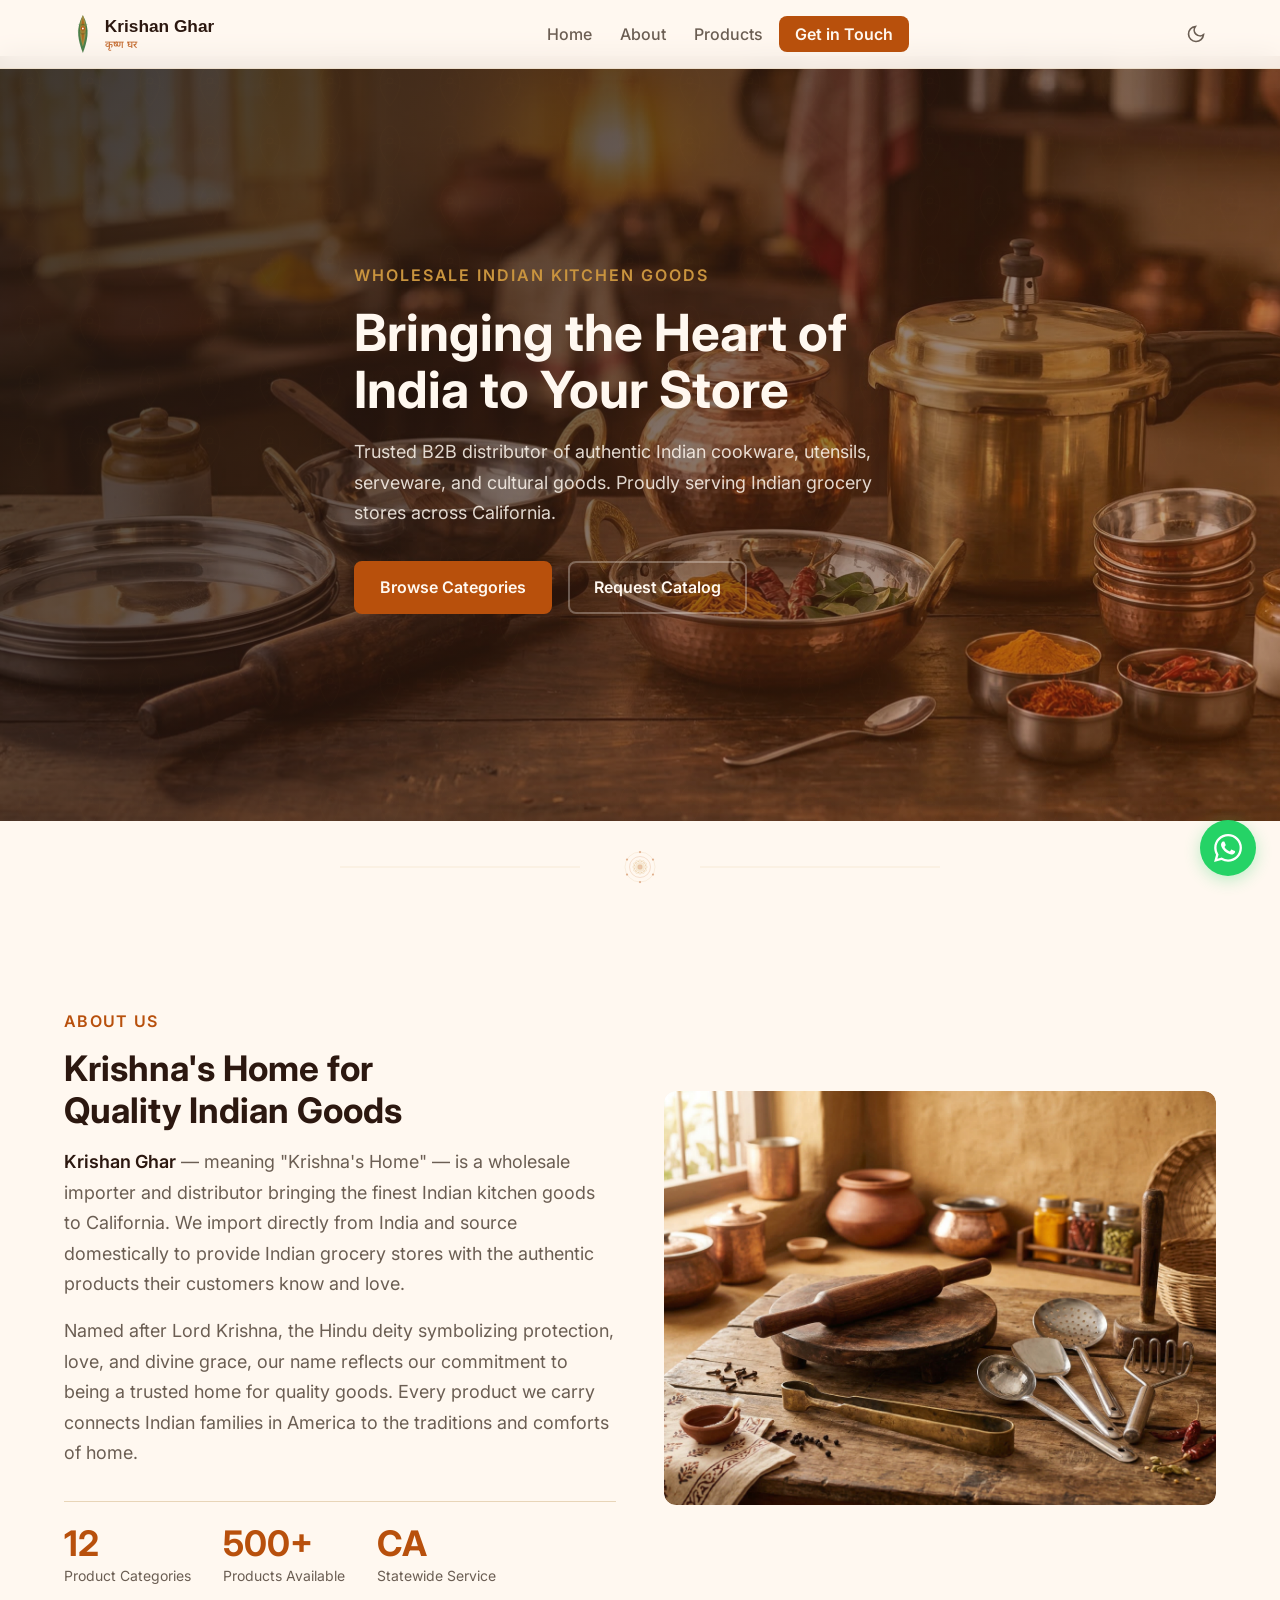
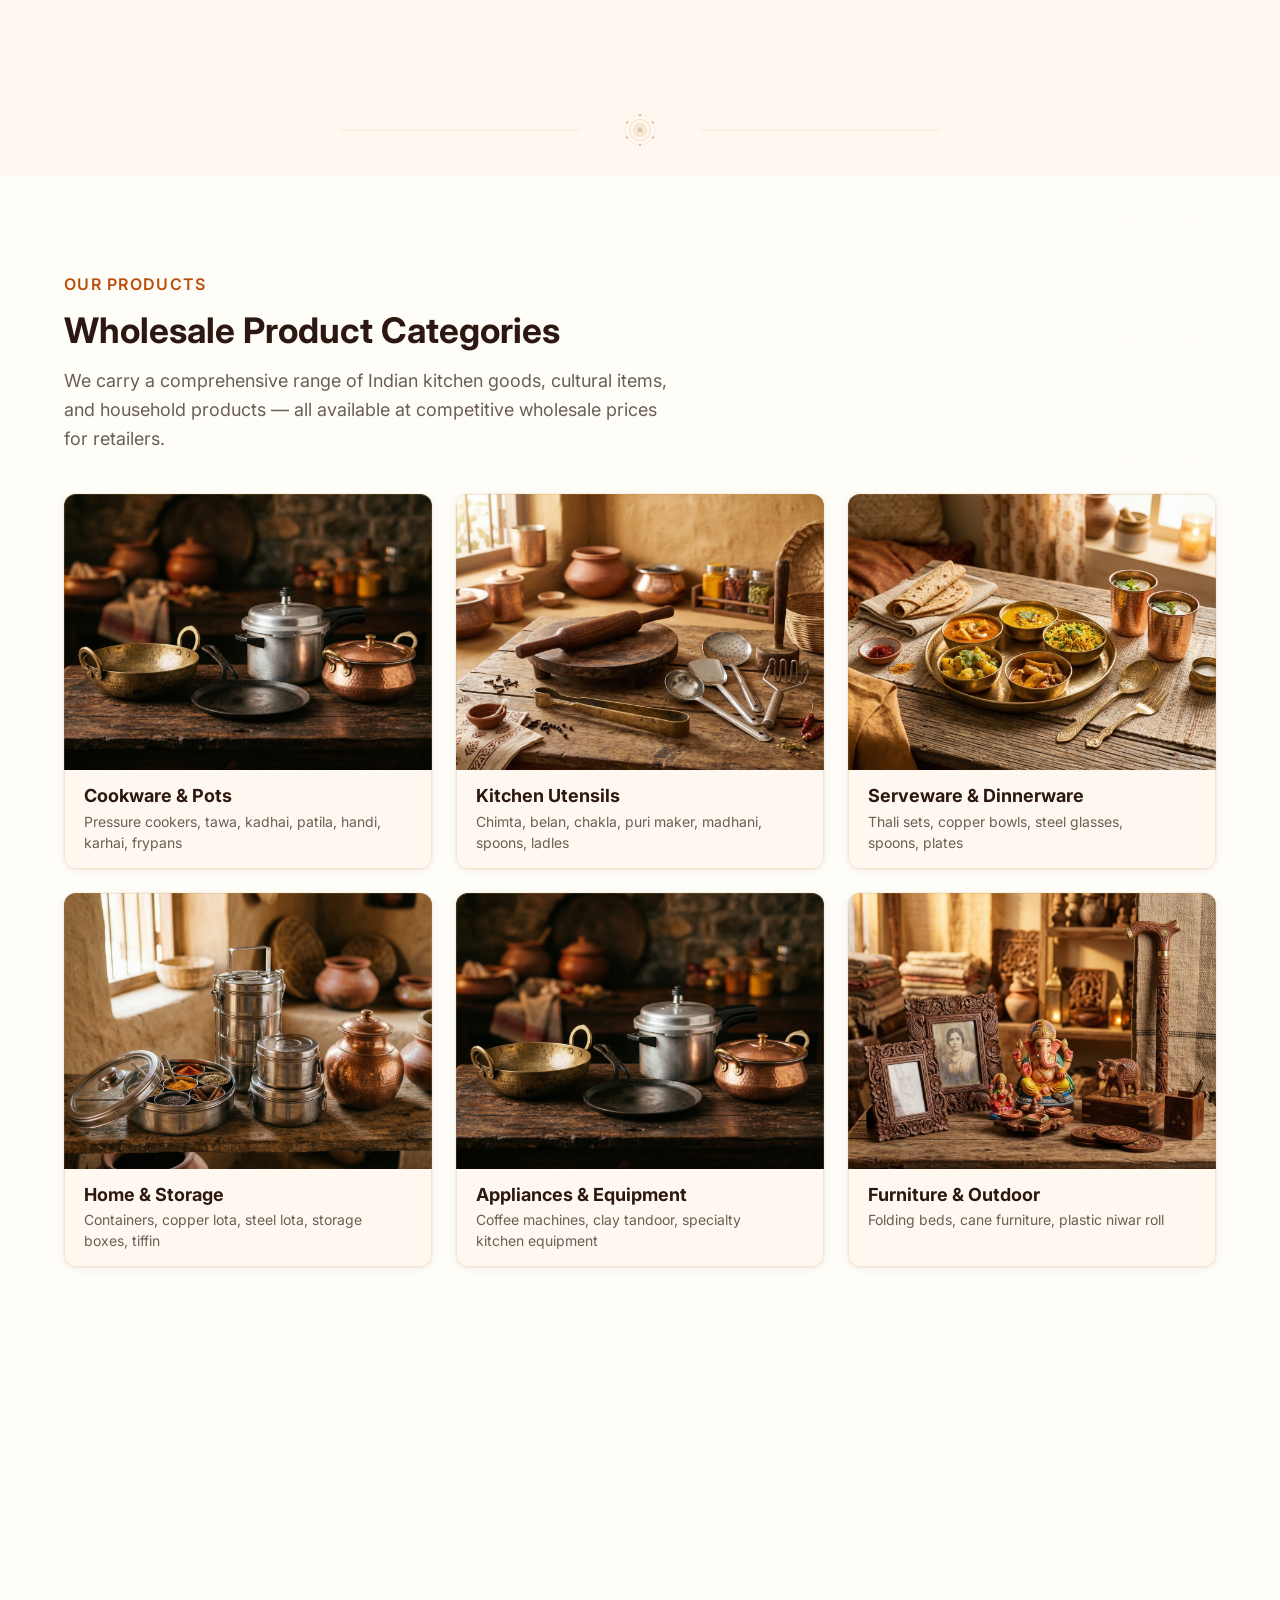
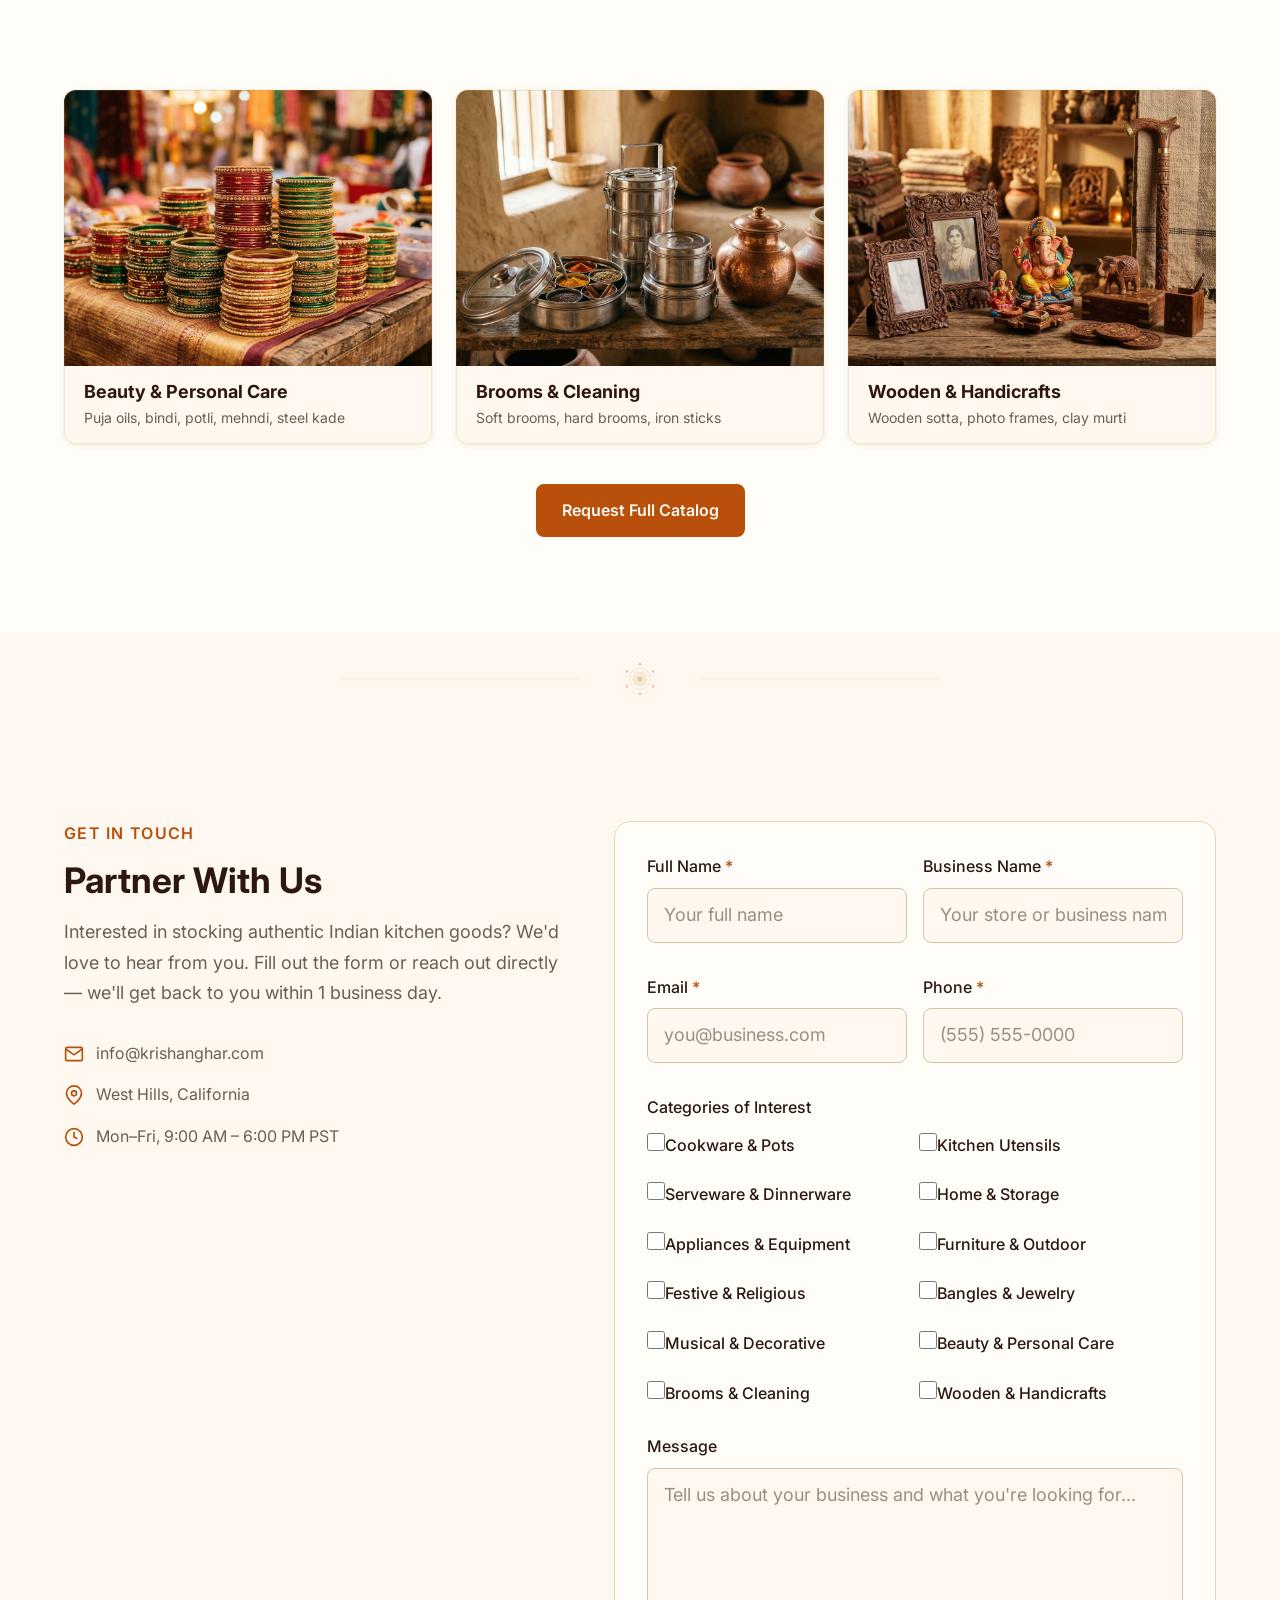
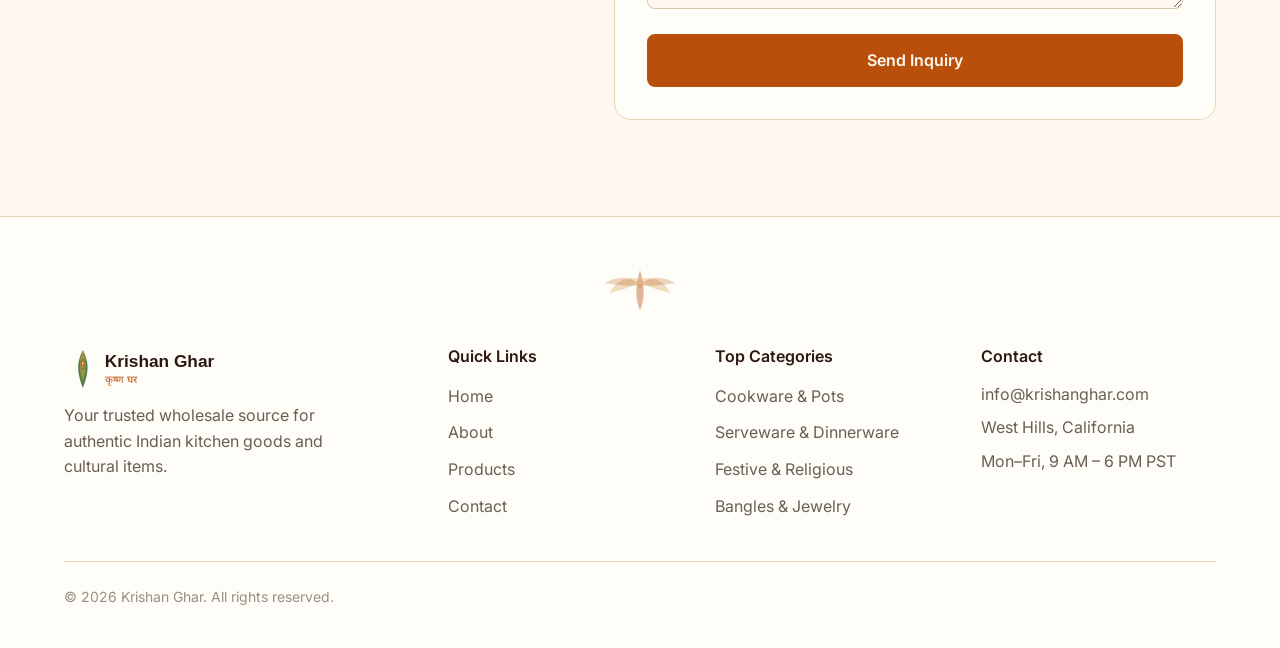
==== commit 0d150d20: "Remove Perplexity attribution per owner preference" ====
--- a/index.html
+++ b/index.html
@@ -1,23 +1,6 @@
 <!DOCTYPE html>
 <html lang="en">
 <head>
-<!--
-   ______                            __
-  / ____/___  ____ ___  ____  __  __/ /____  _____
- / /   / __ \/ __ `__ \/ __ \/ / / / __/ _ \/ ___/
-/ /___/ /_/ / / / / / / /_/ / /_/ / /_/  __/ /
-\____/\____/_/ /_/ /_/ .___/\__,_/\__/\___/_/
-                    /_/
-        Created with Perplexity Computer
-        https://www.perplexity.ai/computer
--->
-
-<!-- Perplexity Computer Attribution — SEO Meta Tags -->
-<meta name="generator" content="Perplexity Computer">
-<meta name="author" content="Perplexity Computer">
-<meta property="og:see_also" content="https://www.perplexity.ai/computer">
-<link rel="author" href="https://www.perplexity.ai/computer">
-
 <meta charset="UTF-8">
 <meta name="viewport" content="width=device-width, initial-scale=1.0">
 <title>Krishan Ghar — Wholesale Indian Kitchen Goods Distributor | West Hills, CA</title>
@@ -78,12 +61,7 @@
     "opens": "09:00",
     "closes": "18:00"
   },
-  "sameAs": [],
-  "creator": {
-    "@type": "SoftwareApplication",
-    "name": "Perplexity Computer",
-    "url": "https://www.perplexity.ai/computer"
-  }
+  "sameAs": []
 }
 </script>
 </head>
@@ -593,7 +571,6 @@
     </div>
     <div class="footer__bottom">
       <p>&copy; 2026 Krishan Ghar. All rights reserved.</p>
-      <a href="https://www.perplexity.ai/computer" target="_blank" rel="noopener noreferrer" class="footer__attribution">Created with Perplexity Computer</a>
     </div>
   </div>
 </footer>
--- a/style.css
+++ b/style.css
@@ -1105,6 +1105,7 @@
   justify-content: space-between;
   align-items: center;
   padding-top: var(--space-6);
+  padding-bottom: var(--space-4);
   border-top: 1px solid var(--color-divider);
   font-size: var(--text-xs);
   color: var(--color-text-faint);
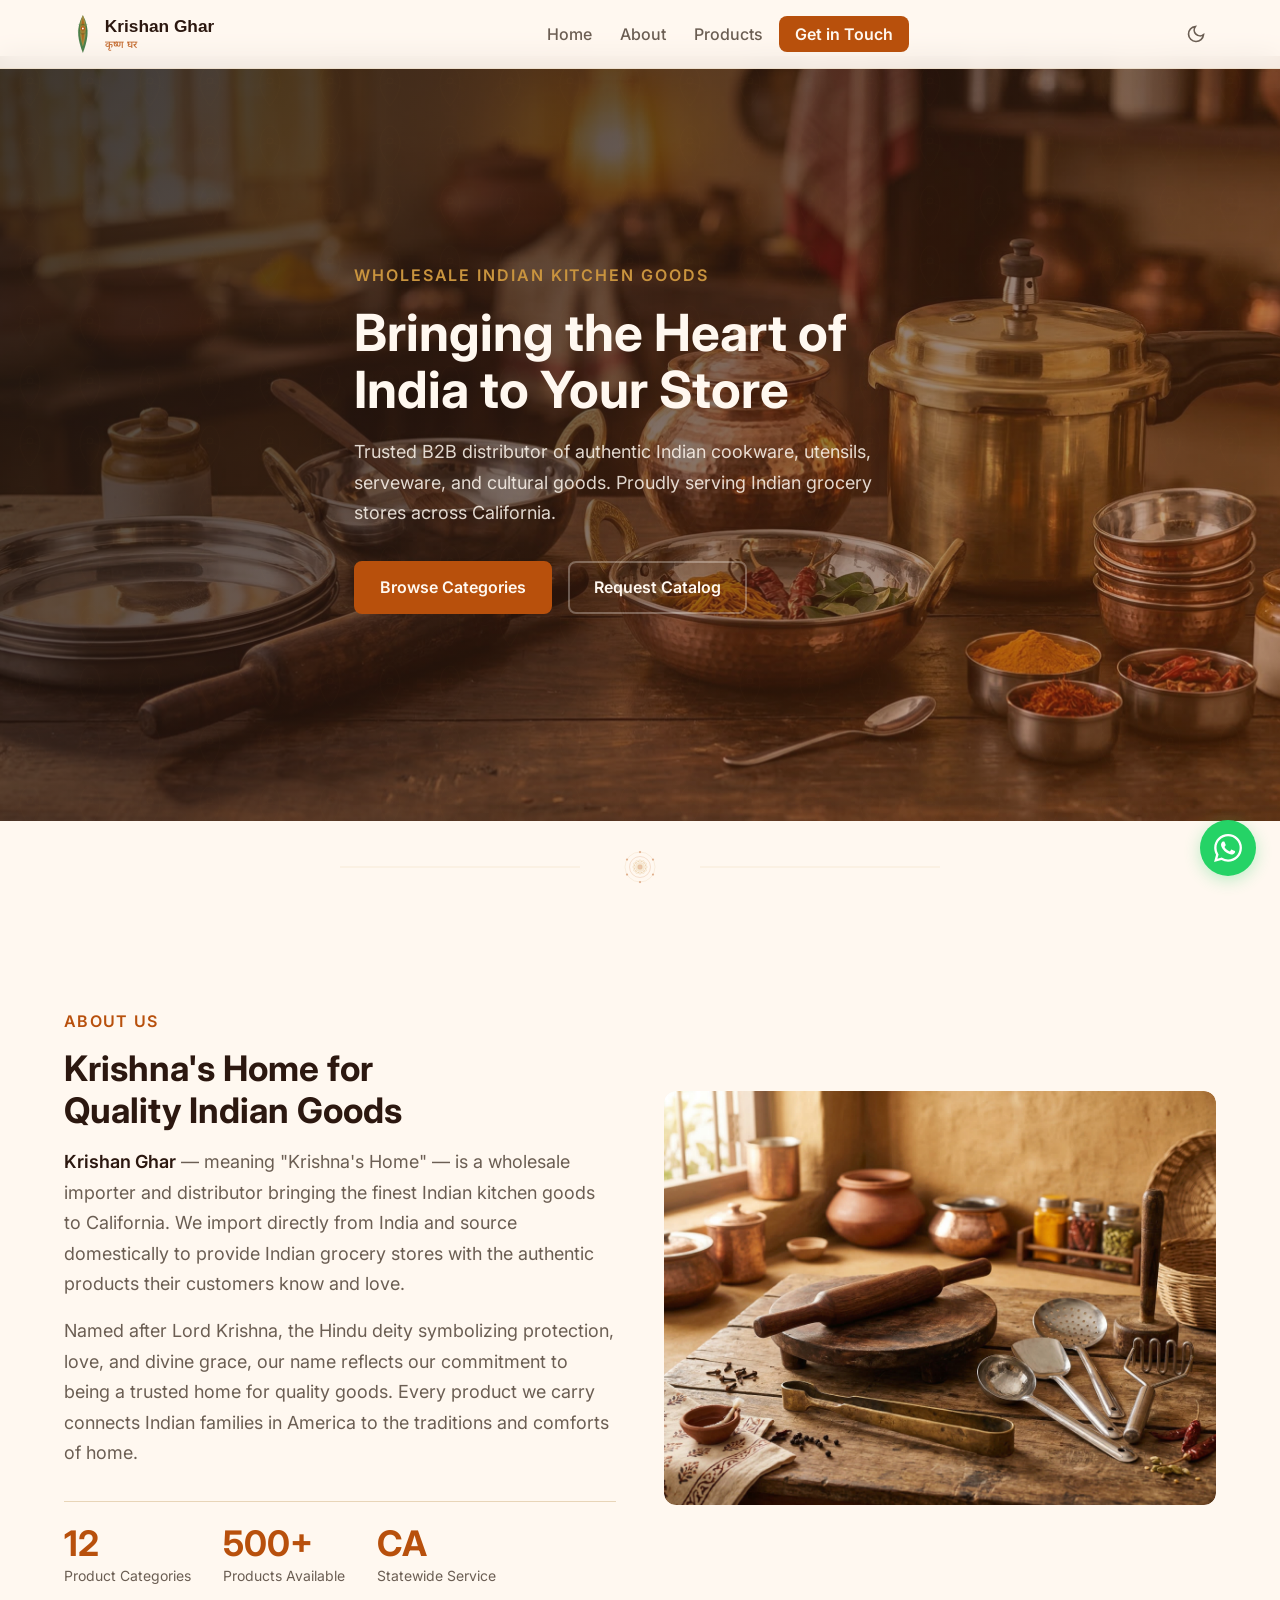
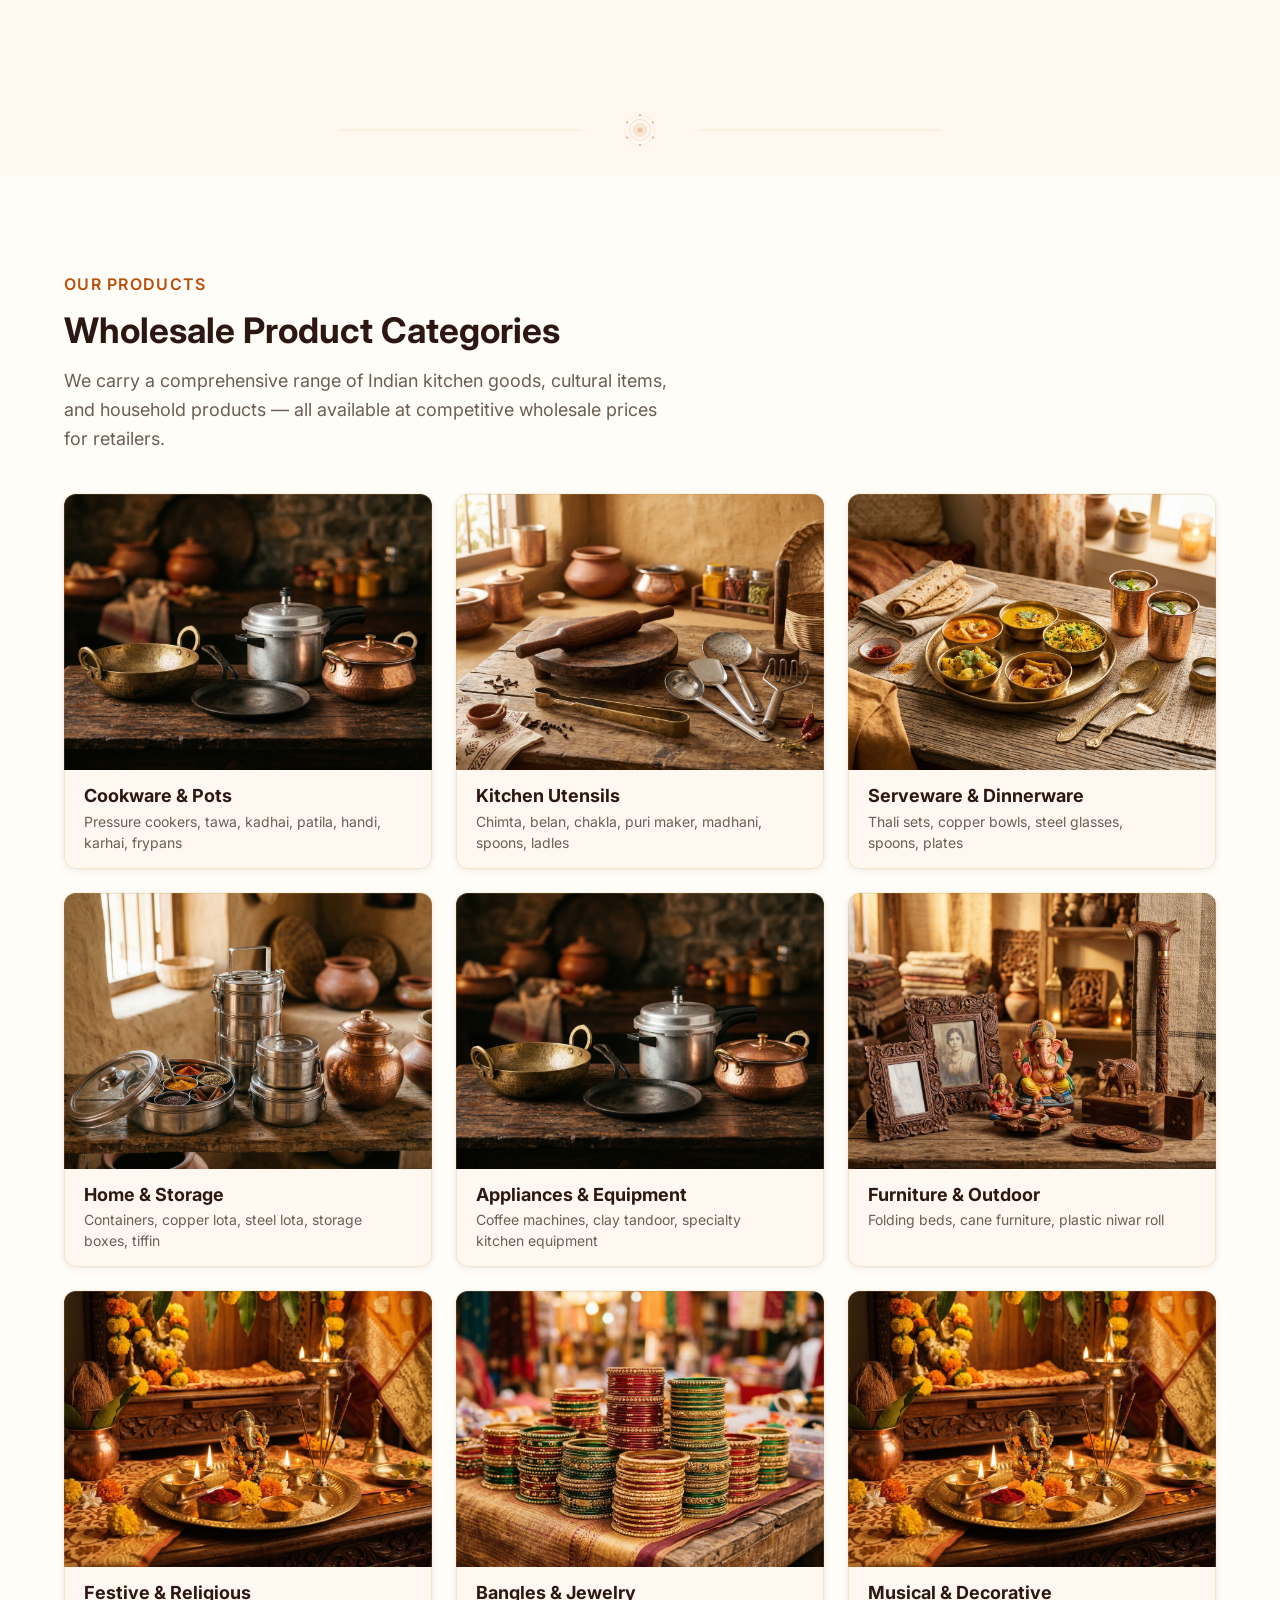
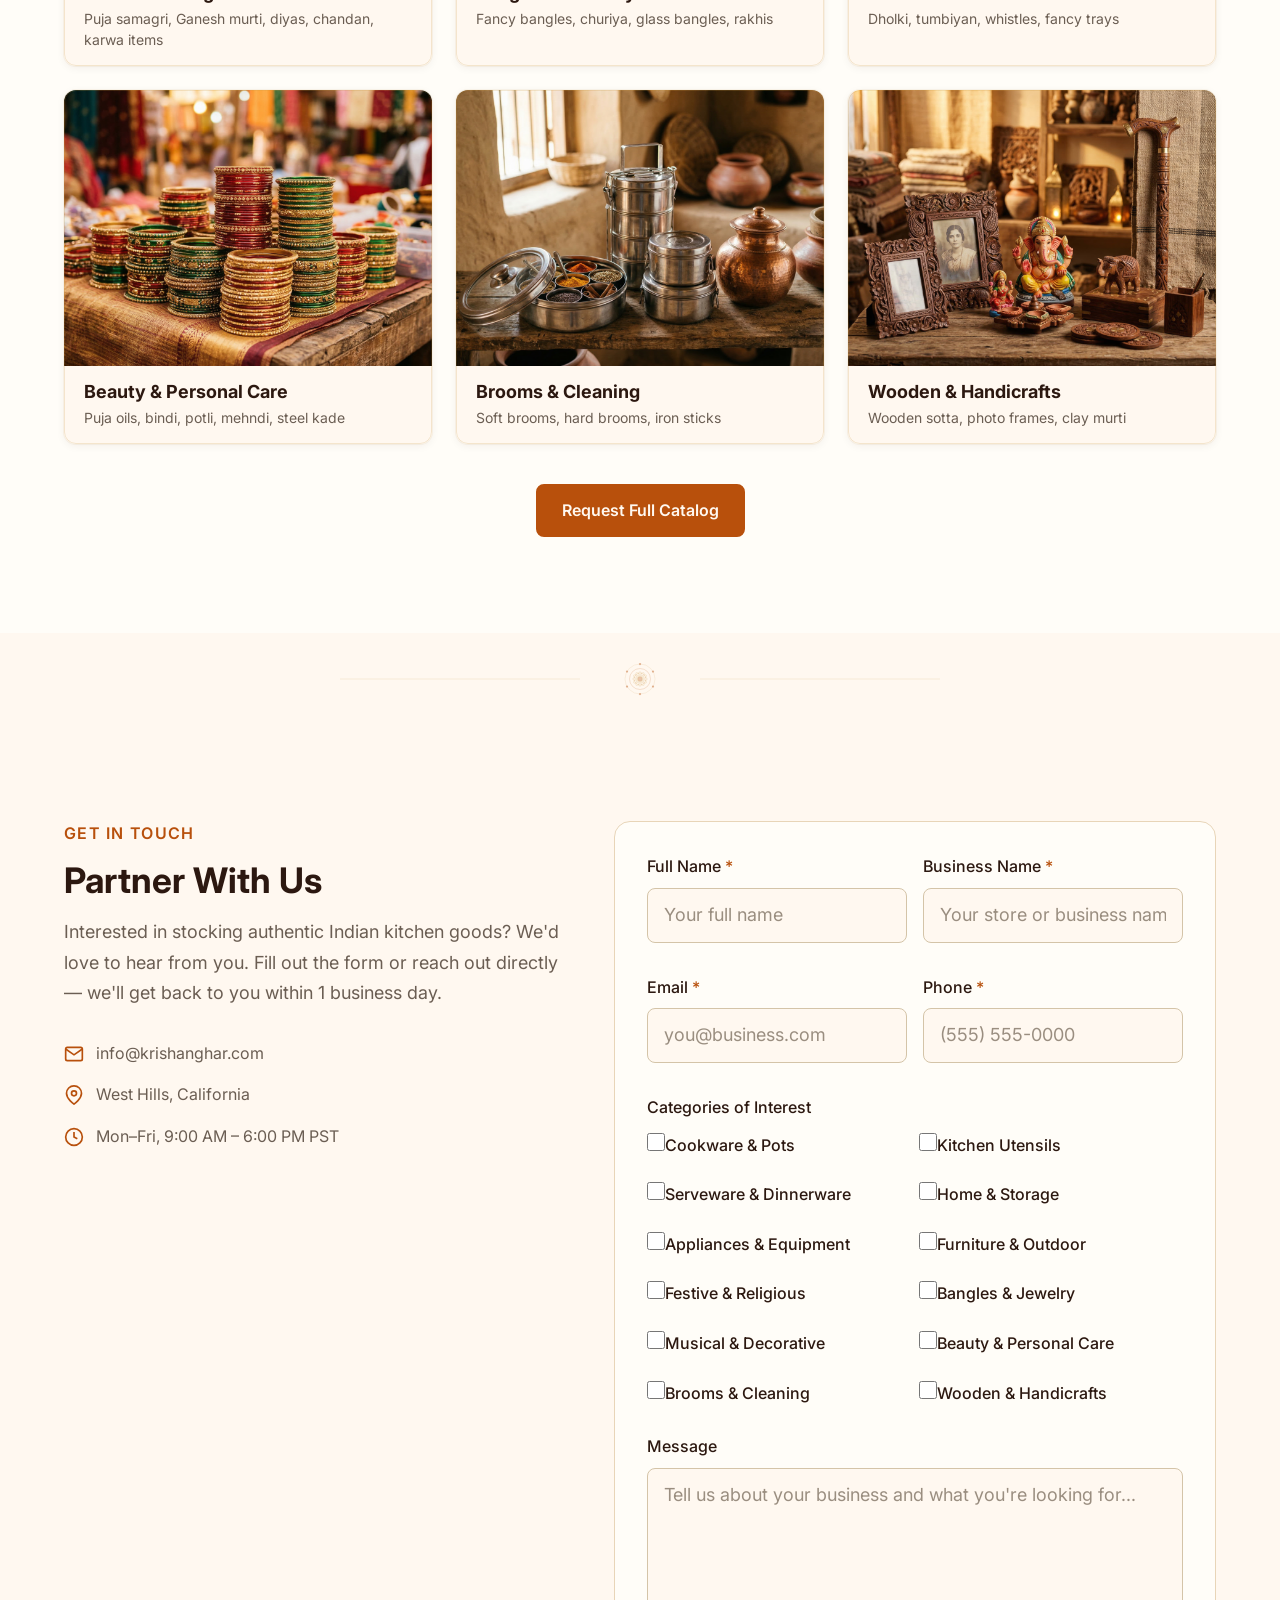
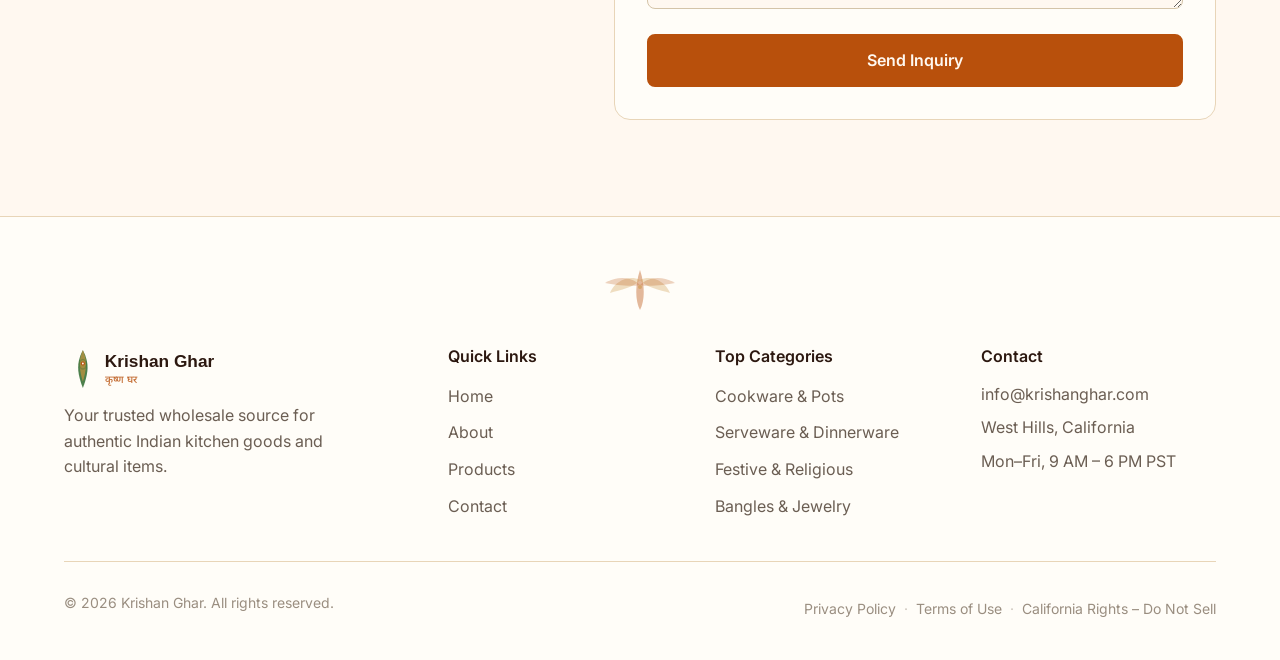
==== commit 4cb5c64b: "Add Privacy Policy, Terms of Use, and California Rights pages - privacy-policy.html: 12-section poli" ====
--- a/index.html
+++ b/index.html
@@ -571,6 +571,13 @@
     </div>
     <div class="footer__bottom">
       <p>&copy; 2026 Krishan Ghar. All rights reserved.</p>
+      <div class="footer__legal">
+        <a href="privacy-policy.html">Privacy Policy</a>
+        <span class="footer__legal-sep">·</span>
+        <a href="terms-of-use.html">Terms of Use</a>
+        <span class="footer__legal-sep">·</span>
+        <a href="california-rights.html">California Rights – Do Not Sell</a>
+      </div>
     </div>
   </div>
 </footer>
--- a/style.css
+++ b/style.css
@@ -1224,3 +1224,163 @@
 .products {
   position: relative;
 }
+
+/* ============================================
+   LEGAL PAGES
+   ============================================ */
+.legal-page {
+  margin-top: 56px;
+  padding: clamp(var(--space-10), 6vw, var(--space-20)) 0 clamp(var(--space-12), 8vw, var(--space-24));
+}
+
+.legal-container {
+  max-width: 800px;
+  margin: 0 auto;
+  padding: 0 var(--space-6);
+}
+
+@media (max-width: 640px) {
+  .legal-container { padding: 0 var(--space-4); }
+}
+
+.legal-back {
+  display: inline-flex;
+  align-items: center;
+  gap: var(--space-2);
+  font-family: var(--font-display);
+  font-size: var(--text-sm);
+  font-weight: 500;
+  color: var(--color-saffron);
+  text-decoration: none;
+  margin-bottom: var(--space-8);
+  transition: color var(--transition-interactive);
+}
+
+.legal-back:hover {
+  color: var(--color-saffron-hover);
+}
+
+.legal-header {
+  margin-bottom: var(--space-10);
+  padding-bottom: var(--space-6);
+  border-bottom: 1px solid var(--color-divider);
+}
+
+.legal-header h1 {
+  font-size: var(--text-xl);
+  font-weight: 700;
+  color: var(--color-text);
+  margin-bottom: var(--space-3);
+}
+
+.legal-header .legal-updated {
+  font-size: var(--text-sm);
+  color: var(--color-text-muted);
+}
+
+.legal-content h2 {
+  font-size: var(--text-lg);
+  font-weight: 700;
+  color: var(--color-text);
+  margin-top: var(--space-10);
+  margin-bottom: var(--space-4);
+}
+
+.legal-content h3 {
+  font-size: var(--text-base);
+  font-weight: 600;
+  color: var(--color-text);
+  margin-top: var(--space-6);
+  margin-bottom: var(--space-3);
+}
+
+.legal-content p {
+  font-size: var(--text-base);
+  color: var(--color-text-muted);
+  line-height: 1.8;
+  margin-bottom: var(--space-4);
+  max-width: none;
+}
+
+.legal-content ul,
+.legal-content ol {
+  margin-bottom: var(--space-4);
+  padding-left: var(--space-6);
+}
+
+.legal-content li {
+  font-size: var(--text-base);
+  color: var(--color-text-muted);
+  line-height: 1.8;
+  margin-bottom: var(--space-2);
+  max-width: none;
+}
+
+.legal-content li strong {
+  color: var(--color-text);
+  font-weight: 600;
+}
+
+.legal-content a {
+  color: var(--color-saffron);
+  text-decoration: underline;
+  text-underline-offset: 2px;
+  transition: color var(--transition-interactive);
+}
+
+.legal-content a:hover {
+  color: var(--color-saffron-hover);
+}
+
+.legal-cta {
+  display: inline-flex;
+  align-items: center;
+  justify-content: center;
+  gap: var(--space-2);
+  font-family: var(--font-display);
+  font-size: var(--text-sm);
+  font-weight: 600;
+  padding: var(--space-3) var(--space-6);
+  border-radius: var(--radius-md);
+  text-decoration: none;
+  background: var(--color-saffron);
+  color: #FFF8F0;
+  border: 2px solid var(--color-saffron);
+  transition: all var(--transition-smooth);
+  min-height: 44px;
+  margin-top: var(--space-4);
+}
+
+.legal-cta:hover {
+  background: var(--color-saffron-hover);
+  border-color: var(--color-saffron-hover);
+  color: #FFF8F0;
+  transform: translateY(-1px);
+  box-shadow: var(--shadow-md);
+}
+
+/* Footer legal links */
+.footer__legal {
+  display: flex;
+  flex-wrap: wrap;
+  justify-content: center;
+  gap: 0;
+  margin-top: var(--space-3);
+  font-size: var(--text-xs);
+}
+
+.footer__legal a {
+  color: var(--color-text-faint);
+  text-decoration: none;
+  transition: color var(--transition-interactive);
+}
+
+.footer__legal a:hover {
+  color: var(--color-saffron);
+}
+
+.footer__legal-sep {
+  color: var(--color-text-faint);
+  margin: 0 var(--space-2);
+  opacity: 0.5;
+}
